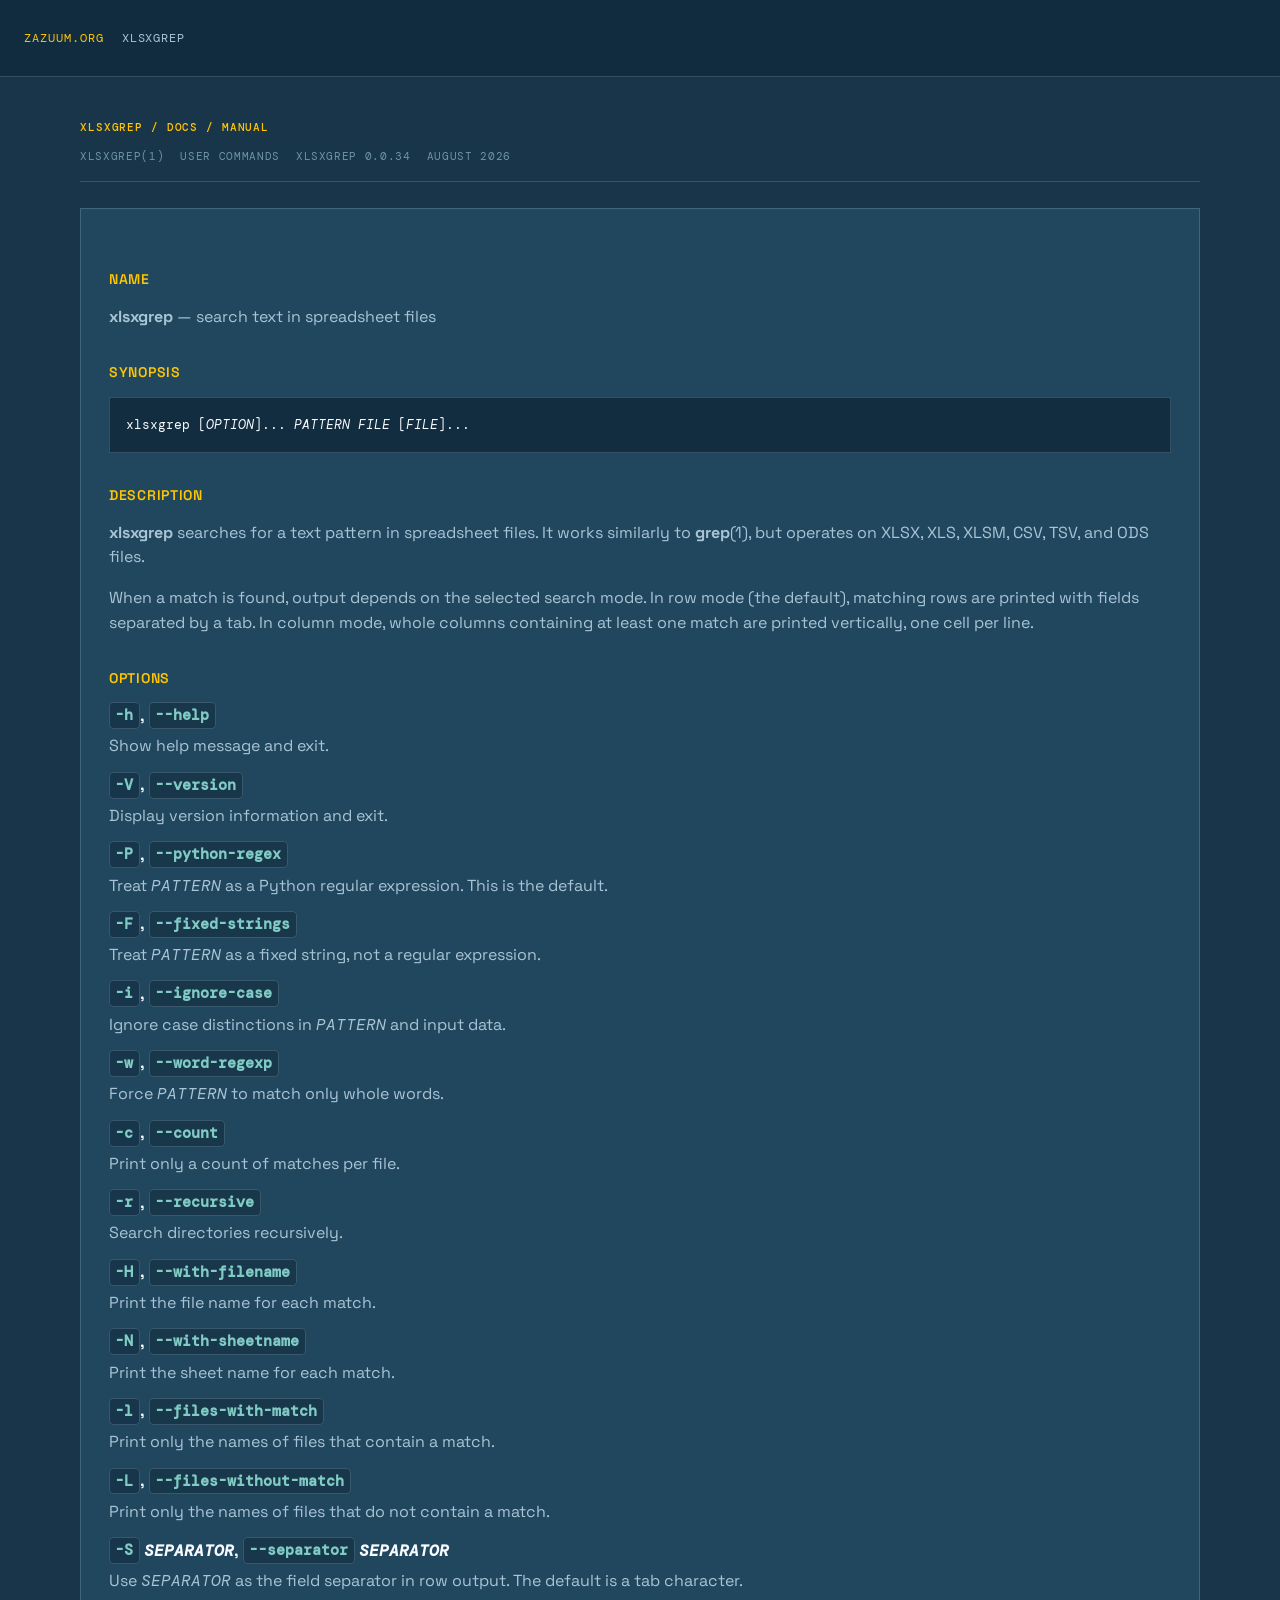
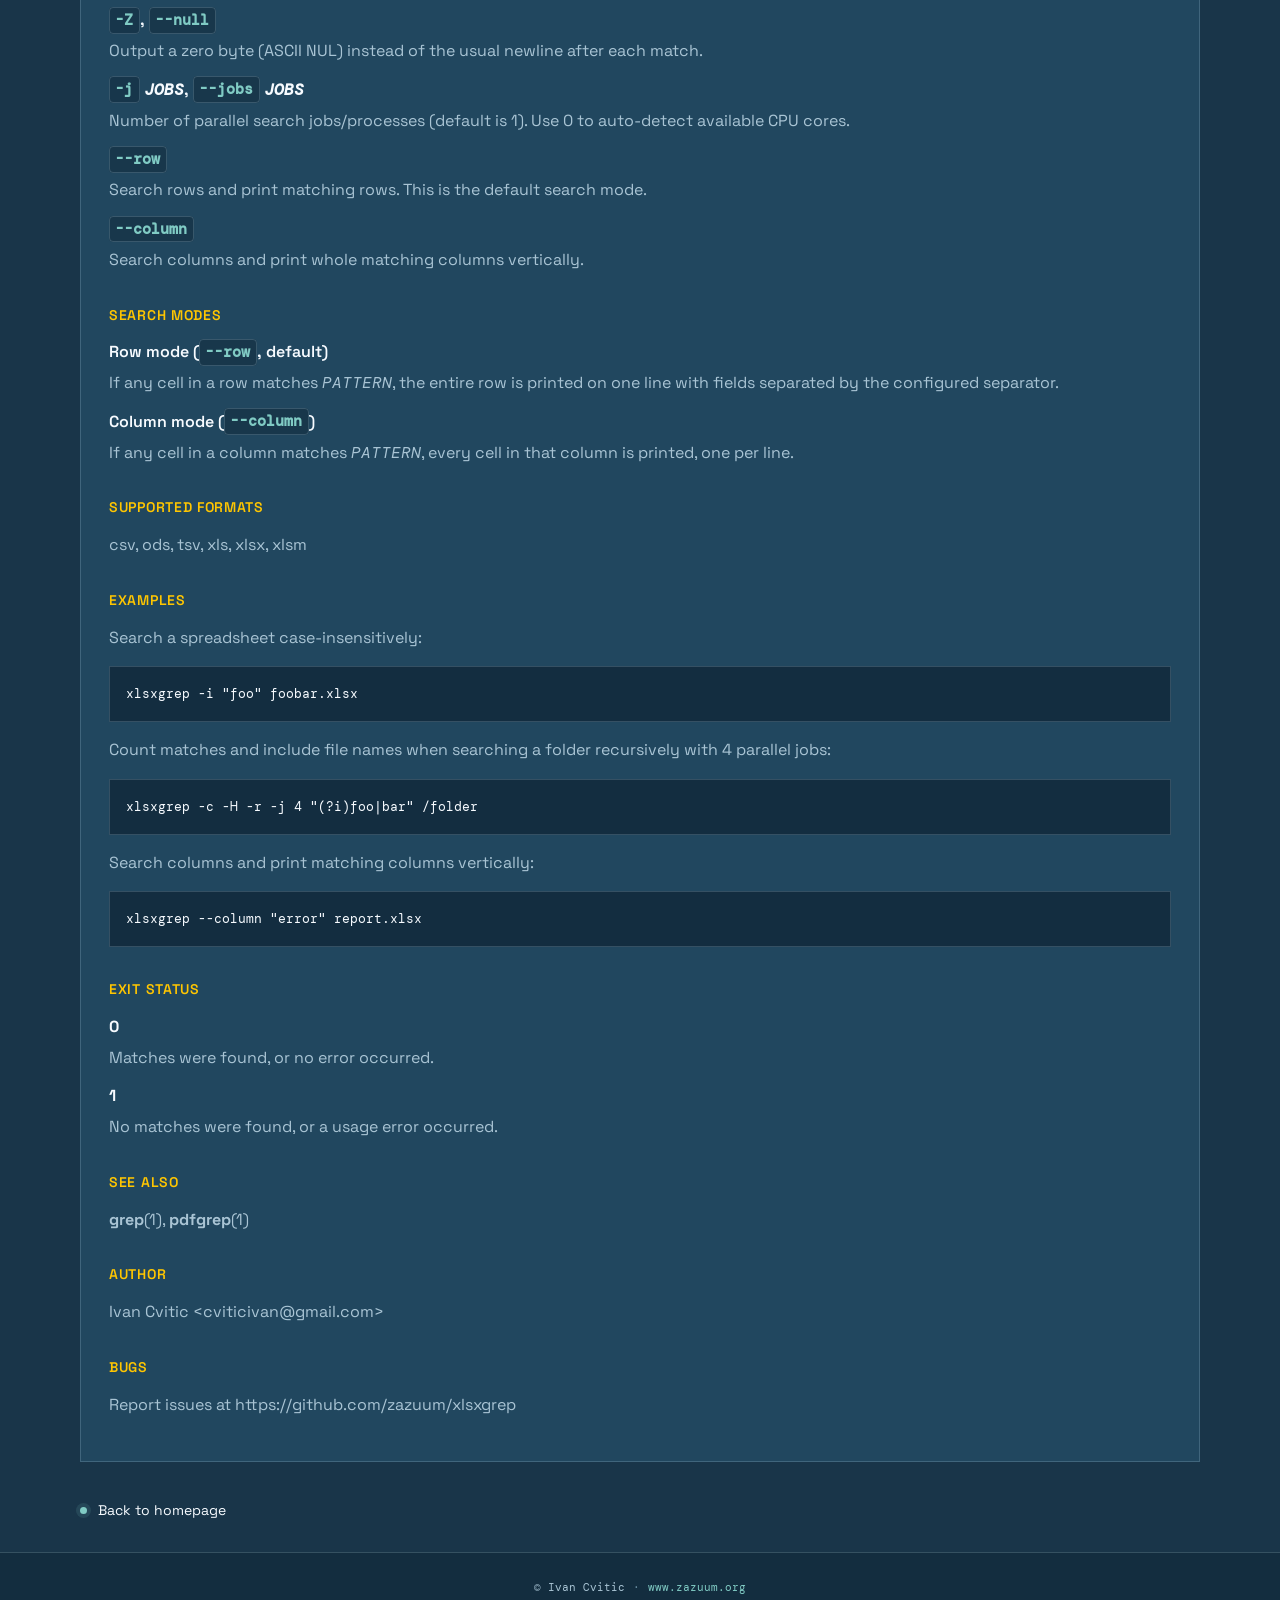
==== docs/manual.html @ 57c5b7cc "Site docs update" ====
<!DOCTYPE html>
<html lang="en">
<head>
  <script async src="https://www.googletagmanager.com/gtag/js?id=G-VQNH7RL9F0"></script>
  <script>
    window.dataLayer = window.dataLayer || [];
    function gtag(){dataLayer.push(arguments);}
    gtag('js', new Date());
    gtag('config', 'G-VQNH7RL9F0');
  </script>

  <meta charset="utf-8">
  <meta name="viewport" content="width=device-width, initial-scale=1">
  <title>xlsxgrep(1) — manual page</title>
  <link rel="stylesheet" href="css/style.css">
</head>
<body>
  <header class="gh-header">
    <div class="gh-header-inner">
      <nav class="gh-nav gh-nav-man" aria-label="Global">
        <a href="https://www.zazuum.org">zazuum.org</a>
        <a href="index.html">xlsxgrep</a>
      </nav>

      <div class="gh-header-actions">
      </div>
    </div>
  </header>

  <main class="gh-man-page">
    <header class="gh-man-header">
      <nav class="gh-breadcrumb" aria-label="Breadcrumb">
        <strong> xlsxgrep / docs / manual</strong>
      </nav>
      <p class="gh-man-meta">
        <span>XLSXGREP(1)</span>
        <span>User Commands</span>
        <span>xlsxgrep 0.0.34</span>
        <span>August 2026</span>
      </p>
    </header>

    <article class="gh-man-body">
      <section class="gh-man-section" id="name">
        <h2>Name</h2>
        <p><strong>xlsxgrep</strong> — search text in spreadsheet files</p>
      </section>

      <section class="gh-man-section" id="synopsis">
        <h2>Synopsis</h2>
        <pre class="gh-man-synopsis"><code>xlsxgrep [<var>OPTION</var>]... <var>PATTERN</var> <var>FILE</var> [<var>FILE</var>]...</code></pre>
      </section>

      <section class="gh-man-section" id="description">
        <h2>Description</h2>
        <p>
          <strong>xlsxgrep</strong> searches for a text pattern in spreadsheet files.
          It works similarly to <strong>grep</strong>(1), but operates on XLSX, XLS, XLSM, CSV, TSV, and ODS files.
        </p>
        <p>
          When a match is found, output depends on the selected search mode.
          In row mode (the default), matching rows are printed with fields separated by a tab.
          In column mode, whole columns containing at least one match are printed vertically, one cell per line.
        </p>
      </section>

      <section class="gh-man-section" id="options">
        <h2>Options</h2>
        <dl class="gh-man-dl">
          <dt><code>-h</code>, <code>--help</code></dt>
          <dd>Show help message and exit.</dd>

          <dt><code>-V</code>, <code>--version</code></dt>
          <dd>Display version information and exit.</dd>

          <dt><code>-P</code>, <code>--python-regex</code></dt>
          <dd>Treat <var>PATTERN</var> as a Python regular expression. This is the default.</dd>

          <dt><code>-F</code>, <code>--fixed-strings</code></dt>
          <dd>Treat <var>PATTERN</var> as a fixed string, not a regular expression.</dd>

          <dt><code>-i</code>, <code>--ignore-case</code></dt>
          <dd>Ignore case distinctions in <var>PATTERN</var> and input data.</dd>

          <dt><code>-w</code>, <code>--word-regexp</code></dt>
          <dd>Force <var>PATTERN</var> to match only whole words.</dd>

          <dt><code>-c</code>, <code>--count</code></dt>
          <dd>Print only a count of matches per file.</dd>

          <dt><code>-r</code>, <code>--recursive</code></dt>
          <dd>Search directories recursively.</dd>

          <dt><code>-H</code>, <code>--with-filename</code></dt>
          <dd>Print the file name for each match.</dd>

          <dt><code>-N</code>, <code>--with-sheetname</code></dt>
          <dd>Print the sheet name for each match.</dd>

          <dt><code>-l</code>, <code>--files-with-match</code></dt>
          <dd>Print only the names of files that contain a match.</dd>

          <dt><code>-L</code>, <code>--files-without-match</code></dt>
          <dd>Print only the names of files that do not contain a match.</dd>

          <dt><code>-S</code> <var>SEPARATOR</var>, <code>--separator</code> <var>SEPARATOR</var></dt>
          <dd>Use <var>SEPARATOR</var> as the field separator in row output. The default is a tab character.</dd>

          <dt><code>-Z</code>, <code>--null</code></dt>
          <dd>Output a zero byte (ASCII NUL) instead of the usual newline after each match.</dd>

          <dt><code>-j</code> <var>JOBS</var>, <code>--jobs</code> <var>JOBS</var></dt>
          <dd>Number of parallel search jobs/processes (default is 1). Use 0 to auto-detect available CPU cores.</dd>

          <dt><code>--row</code></dt>
          <dd>Search rows and print matching rows. This is the default search mode.</dd>

          <dt><code>--column</code></dt>
          <dd>Search columns and print whole matching columns vertically.</dd>
        </dl>
      </section>

      <section class="gh-man-section" id="search-modes">
        <h2>Search modes</h2>
        <dl class="gh-man-dl">
          <dt>Row mode (<code>--row</code>, default)</dt>
          <dd>If any cell in a row matches <var>PATTERN</var>, the entire row is printed on one line with fields separated by the configured separator.</dd>

          <dt>Column mode (<code>--column</code>)</dt>
          <dd>If any cell in a column matches <var>PATTERN</var>, every cell in that column is printed, one per line.</dd>
        </dl>
      </section>

      <section class="gh-man-section" id="supported-formats">
        <h2>Supported formats</h2>
        <p>csv, ods, tsv, xls, xlsx, xlsm</p>
      </section>

      <section class="gh-man-section" id="examples">
        <h2>Examples</h2>
        <p>Search a spreadsheet case-insensitively:</p>
        <pre><code>xlsxgrep -i "foo" foobar.xlsx</code></pre>

        <p>Count matches and include file names when searching a folder recursively with 4 parallel jobs:</p>
        <pre><code>xlsxgrep -c -H -r -j 4 "(?i)foo|bar" /folder</code></pre>

        <p>Search columns and print matching columns vertically:</p>
        <pre><code>xlsxgrep --column "error" report.xlsx</code></pre>
      </section>

      <section class="gh-man-section" id="exit-status">
        <h2>Exit status</h2>
        <dl class="gh-man-dl">
          <dt><strong>0</strong></dt>
          <dd>Matches were found, or no error occurred.</dd>
          <dt><strong>1</strong></dt>
          <dd>No matches were found, or a usage error occurred.</dd>
        </dl>
      </section>

      <section class="gh-man-section" id="see-also">
        <h2>See also</h2>
        <p><strong>grep</strong>(1), <strong>pdfgrep</strong>(1) </p>
      </section>

      <section class="gh-man-section" id="author">
        <h2>Author</h2>
        <p>Ivan Cvitic &lt;<a href="mailto:cviticivan@gmail.com">cviticivan@gmail.com</a>&gt;</p>
      </section>

      <section class="gh-man-section" id="bugs">
        <h2>Bugs</h2>
        <p>Report issues at <a href="https://github.com/zazuum/xlsxgrep" target="_blank" rel="noopener noreferrer">https://github.com/zazuum/xlsxgrep</a></p>
      </section>
    </article>
  </main>

  <div class="gh-back-home">
    <ul class="gh-repo-meta">
      <li><a href="index.html">Back to homepage</a></li>
    </ul>
  </div>

  <footer class="gh-footer">
    <div class="gh-footer-inner">
      <span>&copy;  Ivan Cvitic</span>
      <span class="gh-footer-sep">&middot;</span>
      <a href="https://www.zazuum.org">www.zazuum.org</a>
    </div>
  </footer>
</body>
</html>
---- docs/css/style.css ----
@import url('https://fonts.googleapis.com/css2?family=DM+Mono:wght@400;500&family=Space+Grotesk:wght@400;500;600;700&display=swap');

:root {
  --ink: #f7fbff;
  --muted: #a9c4d4;
  --soft: #6f94a8;
  --line: rgba(206, 238, 255, 0.18);
  --panel: #21475f;
  --panel-deep: #122b3d;
  --blue: #80cbc4;
  --yellow: #ffc600;
  --bg: #193549;
  --max: 1240px;
  --content-max: 1120px;
  --sans: 'Space Grotesk', 'Trebuchet MS', sans-serif;
  --mono: 'DM Mono', 'Courier New', monospace;
}

*,
*::before,
*::after {
  box-sizing: border-box;
}

html {
  scroll-behavior: smooth;
}

body {
  margin: 0;
  color: var(--ink);
  background: var(--bg);
  font-family: var(--sans);
  font-size: 16px;
  line-height: 1.55;
}

body::before {
  position: fixed;
  z-index: -1;
  inset: 0;
  content: '';
  opacity: 0.2;
  background-image: linear-gradient(rgba(128, 203, 196, 0.08) 1px, transparent 1px), linear-gradient(90deg, rgba(128, 203, 196, 0.08) 1px, transparent 1px);
  background-size: 48px 48px;
  mask-image: linear-gradient(to bottom, #000 0%, transparent 75%);
  pointer-events: none;
}

a {
  color: inherit;
  text-decoration: none;
}

a:hover {
  color: var(--yellow);
}

h1,
h2,
h3,
p {
  margin-top: 0;
}

code,
pre,
var {
  font-family: var(--mono);
}

code {
  padding: 0.16em 0.36em;
  border: 1px solid var(--line);
  background: rgba(18, 43, 61, 0.58);
  border-radius: 4px;
  color: var(--blue);
  font-size: 0.95em;
}

pre {
  margin: 0 0 20px;
  padding: 16px;
  overflow-x: auto;
  border: 1px solid var(--line);
  border-radius: 0;
  background: rgba(18, 43, 61, 0.9);
  color: var(--ink);
  font-size: 14px;
  line-height: 1.55;
}

pre code {
  padding: 0;
  border: 0;
  background: transparent;
  color: inherit;
}

.gh-header {
  position: sticky;
  top: 0;
  z-index: 20;
  border-bottom: 1px solid var(--line);
  background: rgba(18, 43, 61, 0.82);
  backdrop-filter: blur(14px);
}

.gh-header-inner {
  display: flex;
  align-items: center;
  min-height: 76px;
  width: min(calc(100% - 48px), var(--max));
  margin-inline: auto;
}

.gh-nav {
  display: flex;
  align-items: center;
  gap: 18px;
  font-family: var(--mono);
  font-size: 12px;
  letter-spacing: 0.08em;
  text-transform: uppercase;
}

.gh-nav a {
  color: var(--muted);
}

.gh-nav a:hover,
.gh-nav a:first-child {
  color: var(--yellow);
}

.gh-nav-man {
  margin-right: auto;
}

.gh-header-actions {
  display: flex;
  align-items: center;
  gap: 10px;
}

.gh-btn {
  display: inline-flex;
  align-items: center;
  justify-content: center;
  min-height: 40px;
  padding: 8px 14px;
  border: 1px solid var(--line);
  border-radius: 0;
  font-weight: 600;
  font-size: 14px;
  transition: background-color 160ms ease, color 160ms ease, border-color 160ms ease;
}

.gh-btn-outline {
  color: var(--ink);
  background: rgba(18, 43, 61, 0.72);
}

.gh-btn-primary {
  color: var(--panel-deep);
  border-color: transparent;
  background: var(--yellow);
}

.gh-btn-outline:hover {
  color: var(--yellow);
  border-color: var(--yellow);
  background: rgba(18, 43, 61, 0.95);
}

.gh-btn-primary:hover {
  color: var(--panel-deep);
  background: var(--blue);
}

.gh-repo-page,
.gh-man-page {
  width: min(calc(100% - 48px), var(--content-max));
  margin: 0 auto;
  padding: 42px 0 72px;
}

.gh-repo-header,
.gh-man-header {
  margin-bottom: 26px;
  padding-bottom: 16px;
  border-bottom: 1px solid var(--line);
}

.gh-repo-header {
  display: flex;
  align-items: flex-end;
  justify-content: space-between;
  gap: 16px;
  flex-wrap: wrap;
}

.gh-breadcrumb {
  display: flex;
  align-items: center;
  gap: 8px;
  margin: 0;
  color: var(--soft);
  font-family: var(--mono);
  font-size: 11px;
  letter-spacing: 0.08em;
  text-transform: uppercase;
}

.gh-breadcrumb strong {
  color: var(--yellow);
  font-weight: 500;
}

.gh-repo-header-actions {
  display: flex;
  flex-wrap: wrap;
  gap: 10px;
}

.gh-repo-layout {
  display: grid;
  grid-template-columns: minmax(0, 1fr) 280px;
  gap: 22px;
}

.gh-readme,
.gh-man-body,
.gh-repo-sidebar {
  border: 1px solid var(--line);
  border-radius: 0;
  background: var(--panel);
}

.gh-readme,
.gh-man-body {
  min-width: 0;
  padding: 28px;
}

.gh-readme h1 {
  margin-bottom: 20px;
  color: var(--yellow);
  font-size: clamp(34px, 5vw, 52px);
  font-weight: 600;
  letter-spacing: -0.05em;
  line-height: 0.96;
}

.gh-readme h2,
.gh-man-section h2 {
  margin: 32px 0 14px;
  color: var(--ink);
  font-size: 22px;
  font-weight: 600;
  letter-spacing: -0.02em;
}

.gh-man-section h2 {
  text-transform: uppercase;
  letter-spacing: 0.05em;
  color: var(--yellow);
  font-size: 14px;
}

.gh-readme-lead,
.gh-readme p,
.gh-readme li,
.gh-readme dd,
.gh-man-section p,
.gh-man-section dd {
  color: var(--muted);
  font-size: 16px;
}

.gh-readme p,
.gh-readme ul,
.gh-readme dl,
.gh-man-section p,
.gh-man-section pre,
.gh-man-dl {
  margin: 0 0 16px;
}

.gh-readme ul,
.gh-topic-list,
.gh-repo-meta {
  padding-left: 0;
  list-style: none;
}

.gh-readme ul li,
.gh-topic-list li,
.gh-repo-meta li {
  position: relative;
  padding-left: 18px;
}

.gh-readme ul li + li,
.gh-topic-list li + li,
.gh-repo-meta li + li {
  margin-top: 8px;
}

.gh-readme ul li::before,
.gh-topic-list li::before,
.gh-repo-meta li::before {
  position: absolute;
  left: 0;
  top: 0.48em;
  width: 7px;
  height: 7px;
  border-radius: 50%;
  content: '';
  background: var(--blue);
  box-shadow: 0 0 0 4px rgba(128, 203, 196, 0.12);
}

.gh-readme-dl dt,
.gh-man-dl dt {
  margin-top: 14px;
  color: var(--ink);
  font-weight: 600;
}

.gh-readme-dl dd,
.gh-man-dl dd {
  margin: 6px 0 0;
}

.gh-readme-dl dd {
  padding-left: 0;
}

.gh-man-meta {
  display: flex;
  flex-wrap: wrap;
  gap: 8px 16px;
  margin: 12px 0 0;
  color: var(--soft);
  font-family: var(--mono);
  font-size: 11px;
  letter-spacing: 0.06em;
  text-transform: uppercase;
}

.gh-man-section + .gh-man-section {
  margin-top: 26px;
}

.gh-man-synopsis {
  margin: 0;
  font-size: 14px;
}

.gh-repo-sidebar {
  align-self: start;
  padding: 22px;
  background: var(--panel-deep);
}

.gh-repo-sidebar h2,
.gh-repo-sidebar h3 {
  margin: 0 0 10px;
  color: var(--yellow);
  font-size: 13px;
  font-weight: 600;
  font-family: var(--mono);
  text-transform: uppercase;
  letter-spacing: 0.08em;
}

.gh-repo-sidebar h3 {
  margin-top: 18px;
}

.gh-repo-sidebar p,
.gh-repo-meta {
  margin: 0;
  color: var(--muted);
  font-size: 14px;
}

.gh-repo-meta a {
  color: var(--ink);
}

.gh-lang-dot {
  width: 10px;
  height: 10px;
  border-radius: 50%;
}

.gh-lang-python {
  background: var(--yellow);
}

.gh-back-home {
  width: min(calc(100% - 48px), var(--content-max));
  margin: -34px auto 30px;
}

.gh-back-home .gh-repo-meta {
  margin: 0;
}

.gh-footer {
  padding: 26px 0 34px;
  border-top: 1px solid var(--line);
  background: rgba(18, 43, 61, 0.7);
}

.gh-footer-inner {
  display: flex;
  flex-wrap: wrap;
  align-items: center;
  justify-content: center;
  gap: 8px;
  width: min(calc(100% - 48px), var(--content-max));
  margin-inline: auto;
  color: var(--muted);
  font-family: var(--mono);
  font-size: 11px;
}

.gh-footer a {
  color: var(--blue);
}

.gh-footer-sep {
  color: var(--soft);
}

@media (max-width: 1011px) {
  .gh-repo-layout {
    grid-template-columns: 1fr;
  }

  .gh-repo-sidebar {
    order: 2;
  }
}

@media (max-width: 767px) {
  .gh-header-inner {
    min-height: 64px;
    width: min(calc(100% - 32px), var(--max));
  }

  .gh-repo-page,
  .gh-man-page,
  .gh-footer-inner,
  .gh-back-home {
    width: min(calc(100% - 32px), var(--content-max));
  }

  .gh-repo-page,
  .gh-man-page {
    padding-top: 28px;
    padding-bottom: 54px;
  }

  .gh-readme,
  .gh-man-body,
  .gh-repo-sidebar {
    padding: 20px;
  }

  .gh-readme h1 {
    font-size: clamp(32px, 12vw, 44px);
  }

  .gh-repo-header-actions {
    width: 100%;
  }

  .gh-btn {
    flex: 1;
  }
}
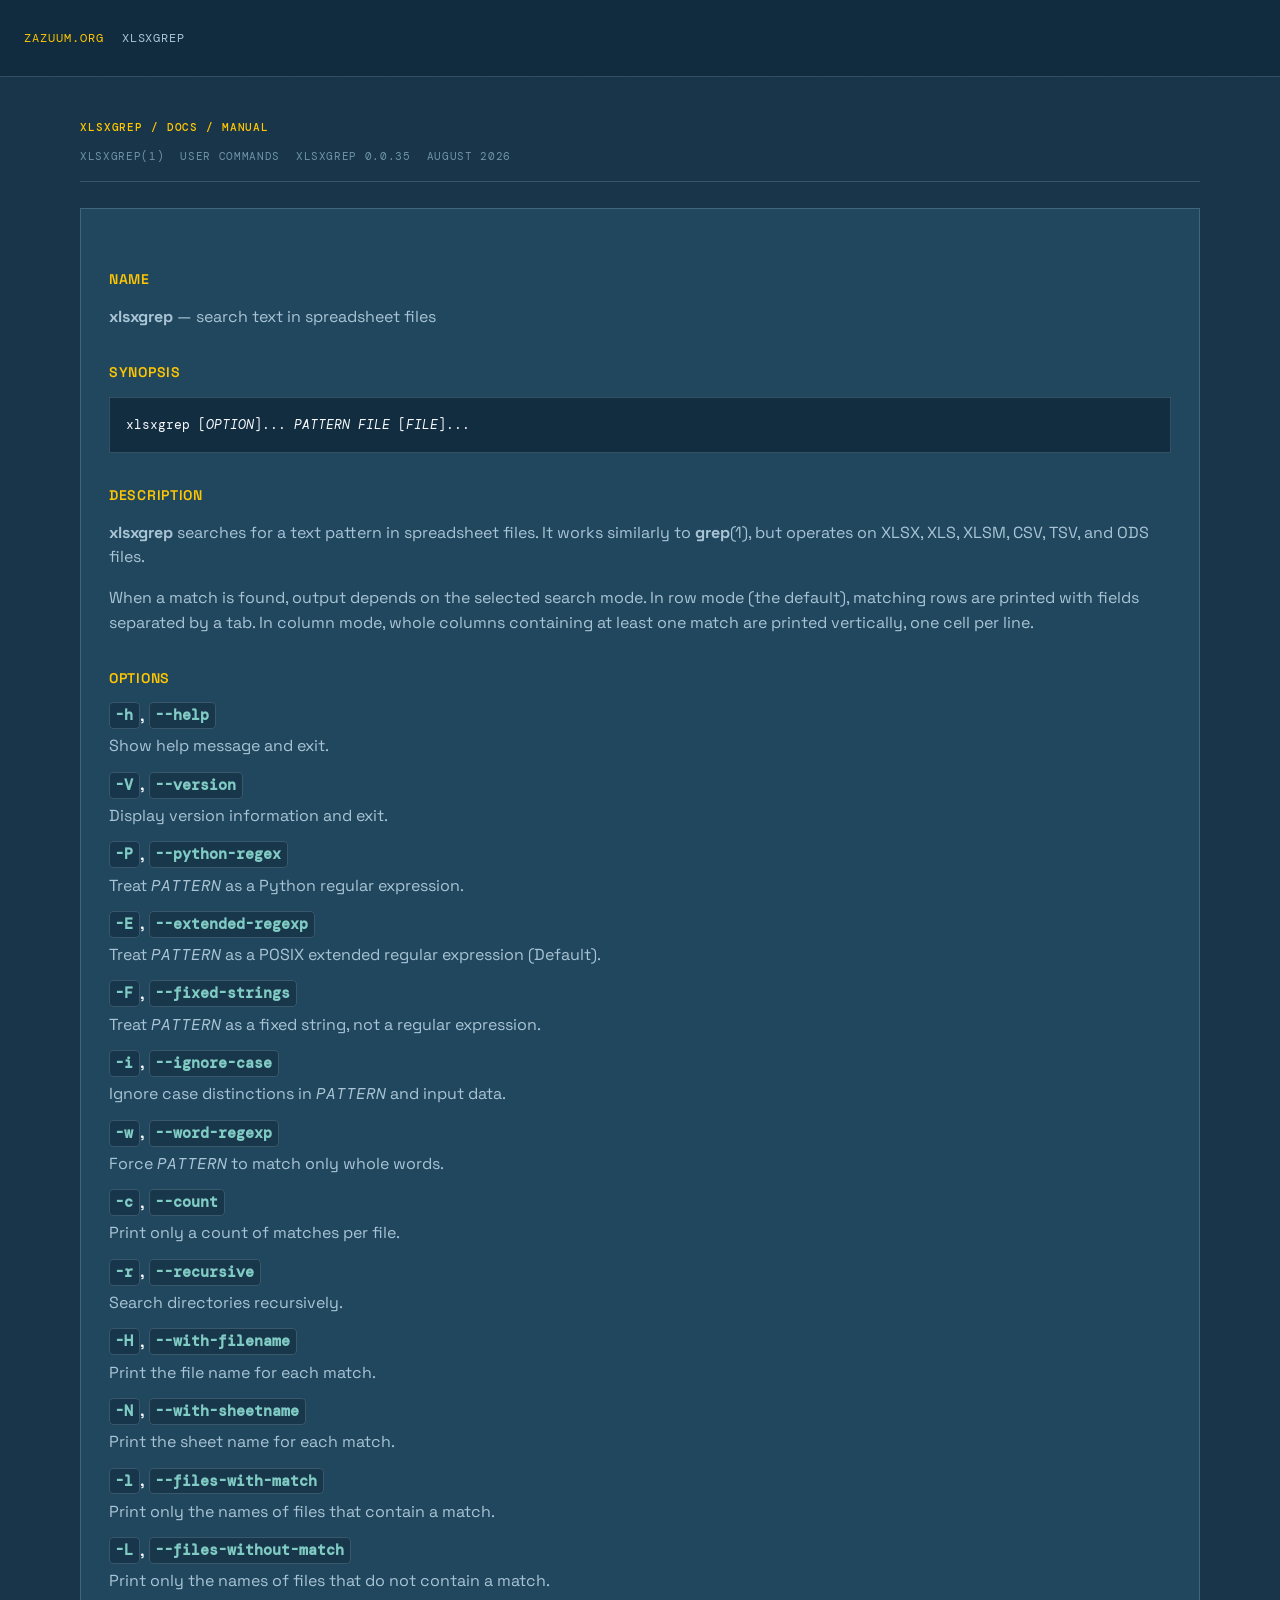
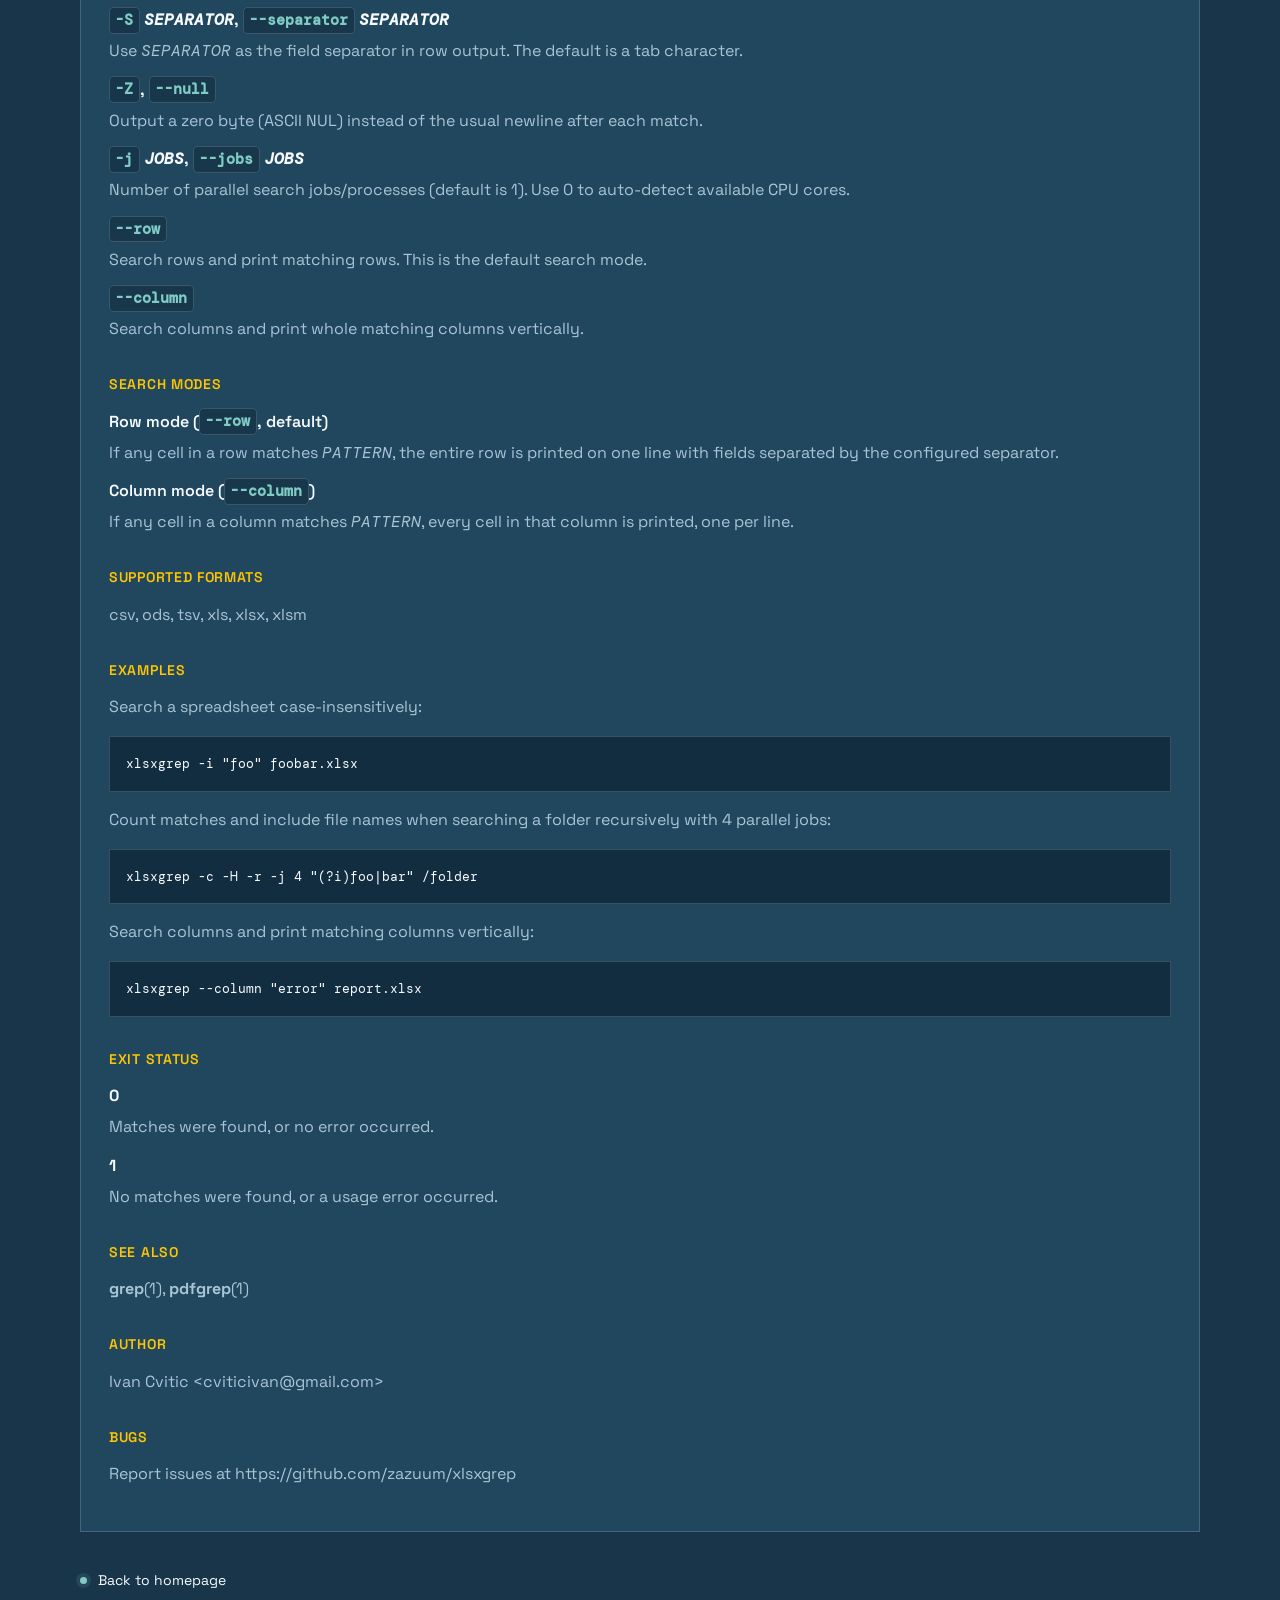
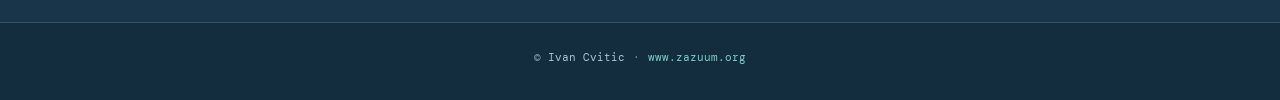
==== commit effd48f9: "Site Docs update." ====
--- a/docs/manual.html
+++ b/docs/manual.html
@@ -35,7 +35,7 @@
       <p class="gh-man-meta">
         <span>XLSXGREP(1)</span>
         <span>User Commands</span>
-        <span>xlsxgrep 0.0.34</span>
+        <span>xlsxgrep 0.0.35</span>
         <span>August 2026</span>
       </p>
     </header>
@@ -74,7 +74,10 @@
           <dd>Display version information and exit.</dd>
 
           <dt><code>-P</code>, <code>--python-regex</code></dt>
-          <dd>Treat <var>PATTERN</var> as a Python regular expression. This is the default.</dd>
+          <dd>Treat <var>PATTERN</var> as a Python regular expression.</dd>
+
+          <dt><code>-E</code>, <code>--extended-regexp</code></dt>
+          <dd>Treat <var>PATTERN</var> as a POSIX extended regular expression (Default).</dd>
 
           <dt><code>-F</code>, <code>--fixed-strings</code></dt>
           <dd>Treat <var>PATTERN</var> as a fixed string, not a regular expression.</dd>
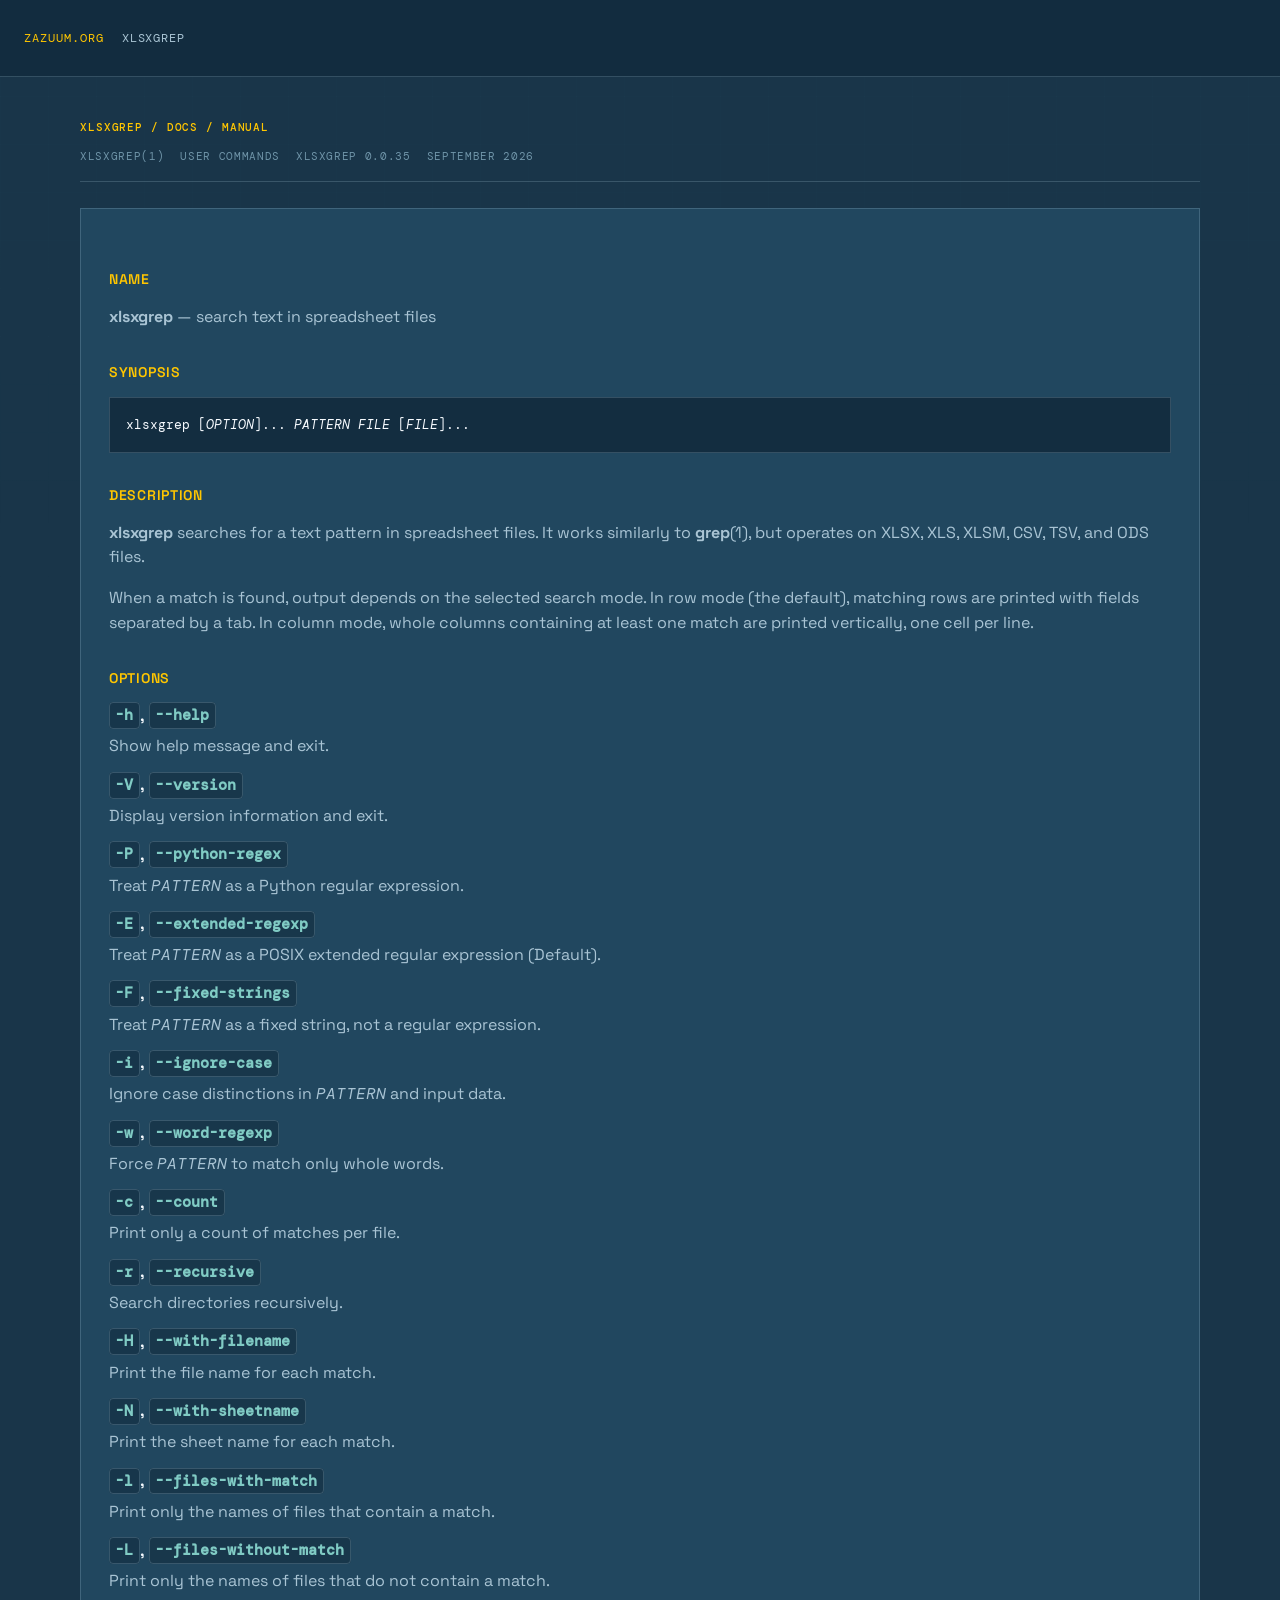
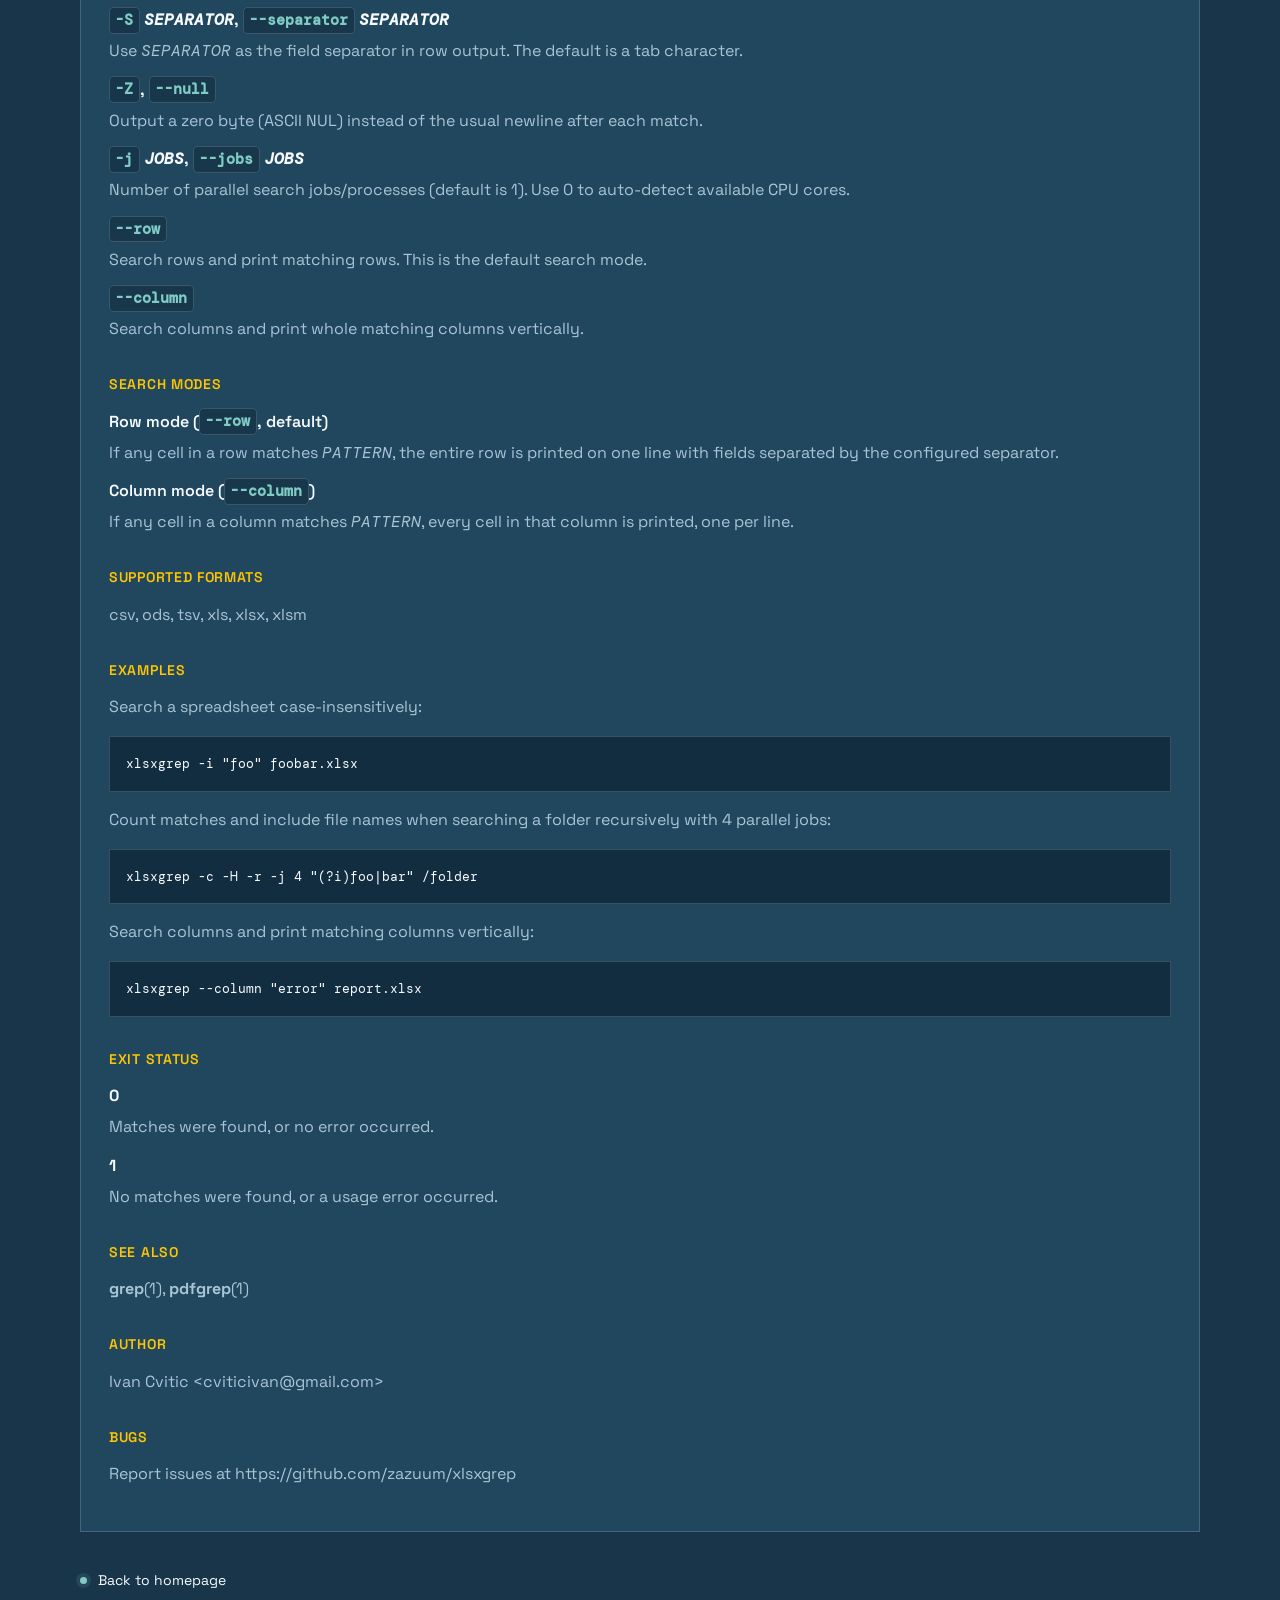
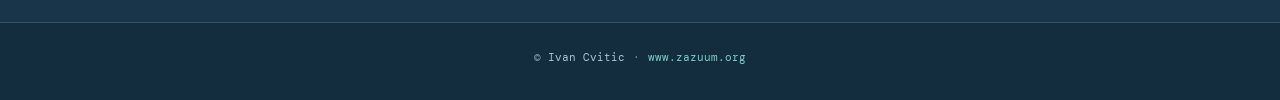
==== commit 5d66b48b: "Site Docs update." ====
--- a/docs/manual.html
+++ b/docs/manual.html
@@ -36,7 +36,7 @@
         <span>XLSXGREP(1)</span>
         <span>User Commands</span>
         <span>xlsxgrep 0.0.35</span>
-        <span>August 2026</span>
+        <span>September 2026</span>
       </p>
     </header>
 
@@ -192,4 +192,4 @@
     </div>
   </footer>
 </body>
-</html>
+</html>
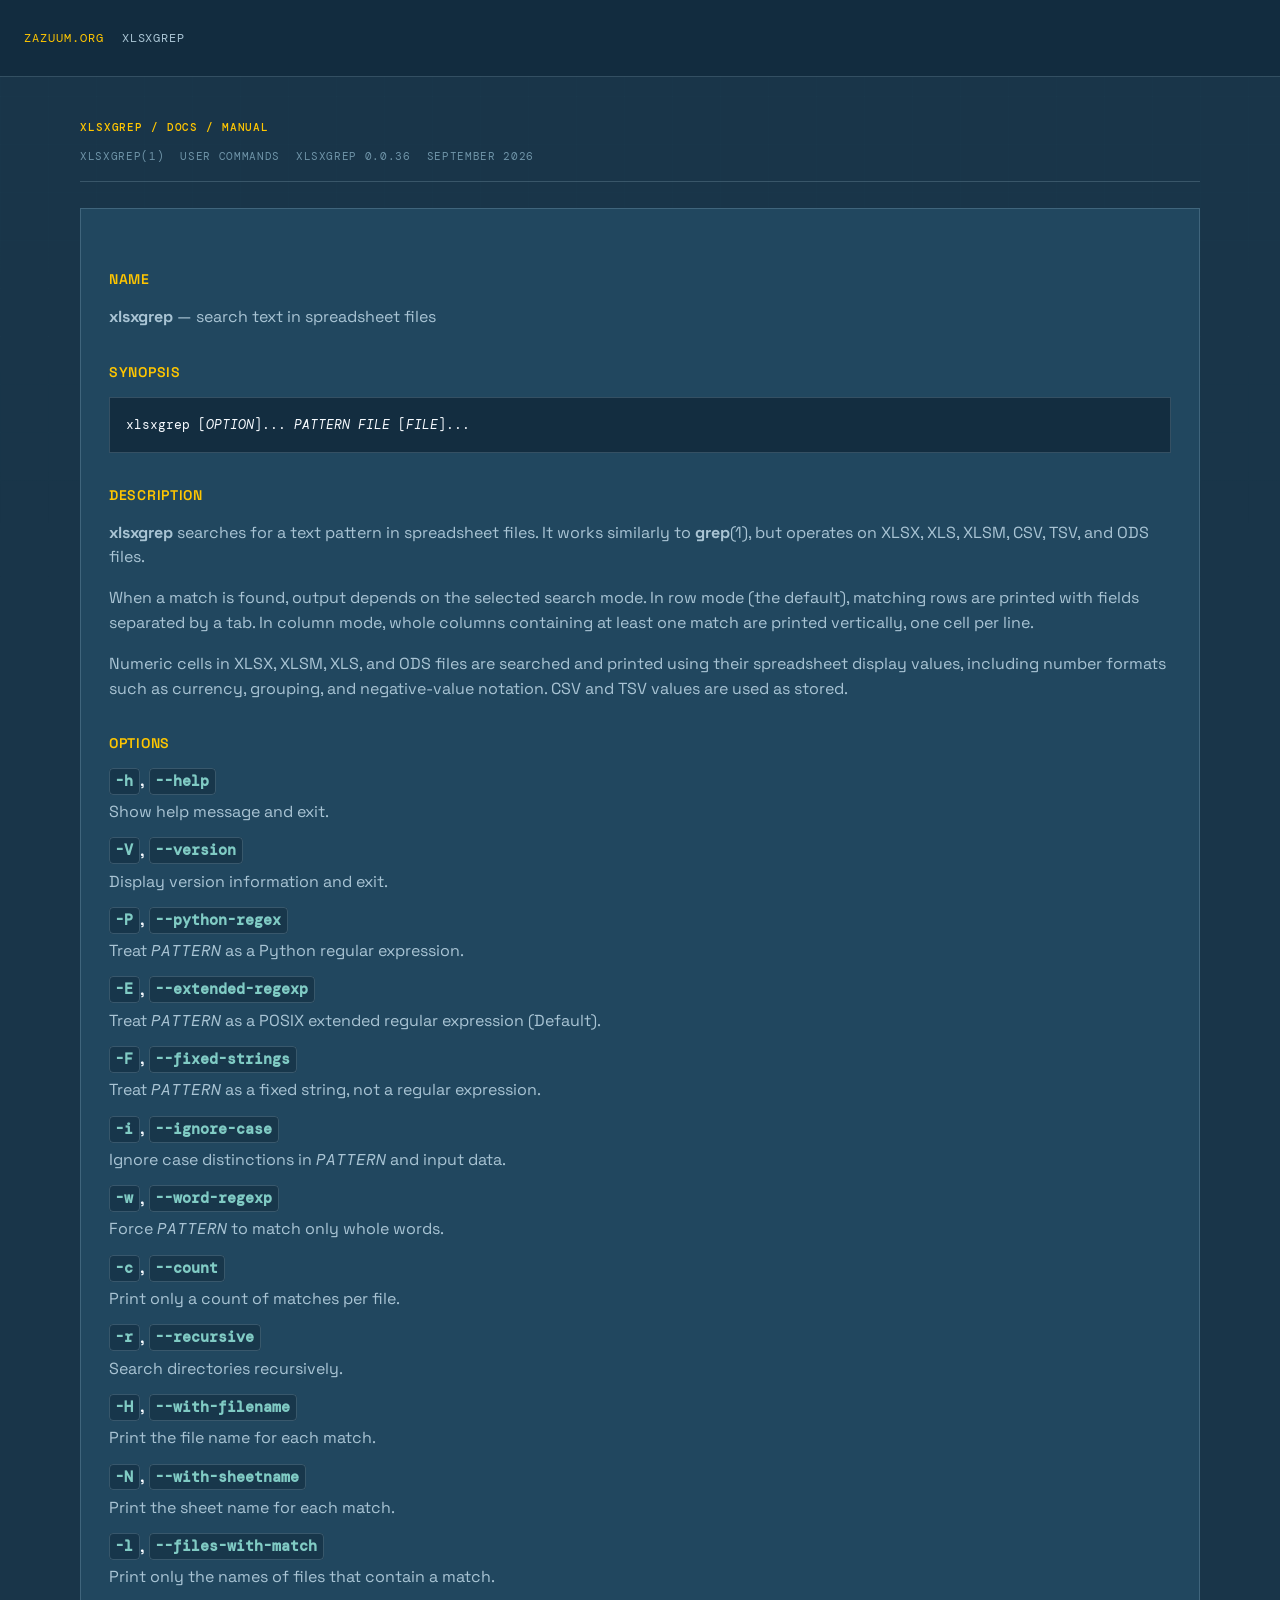
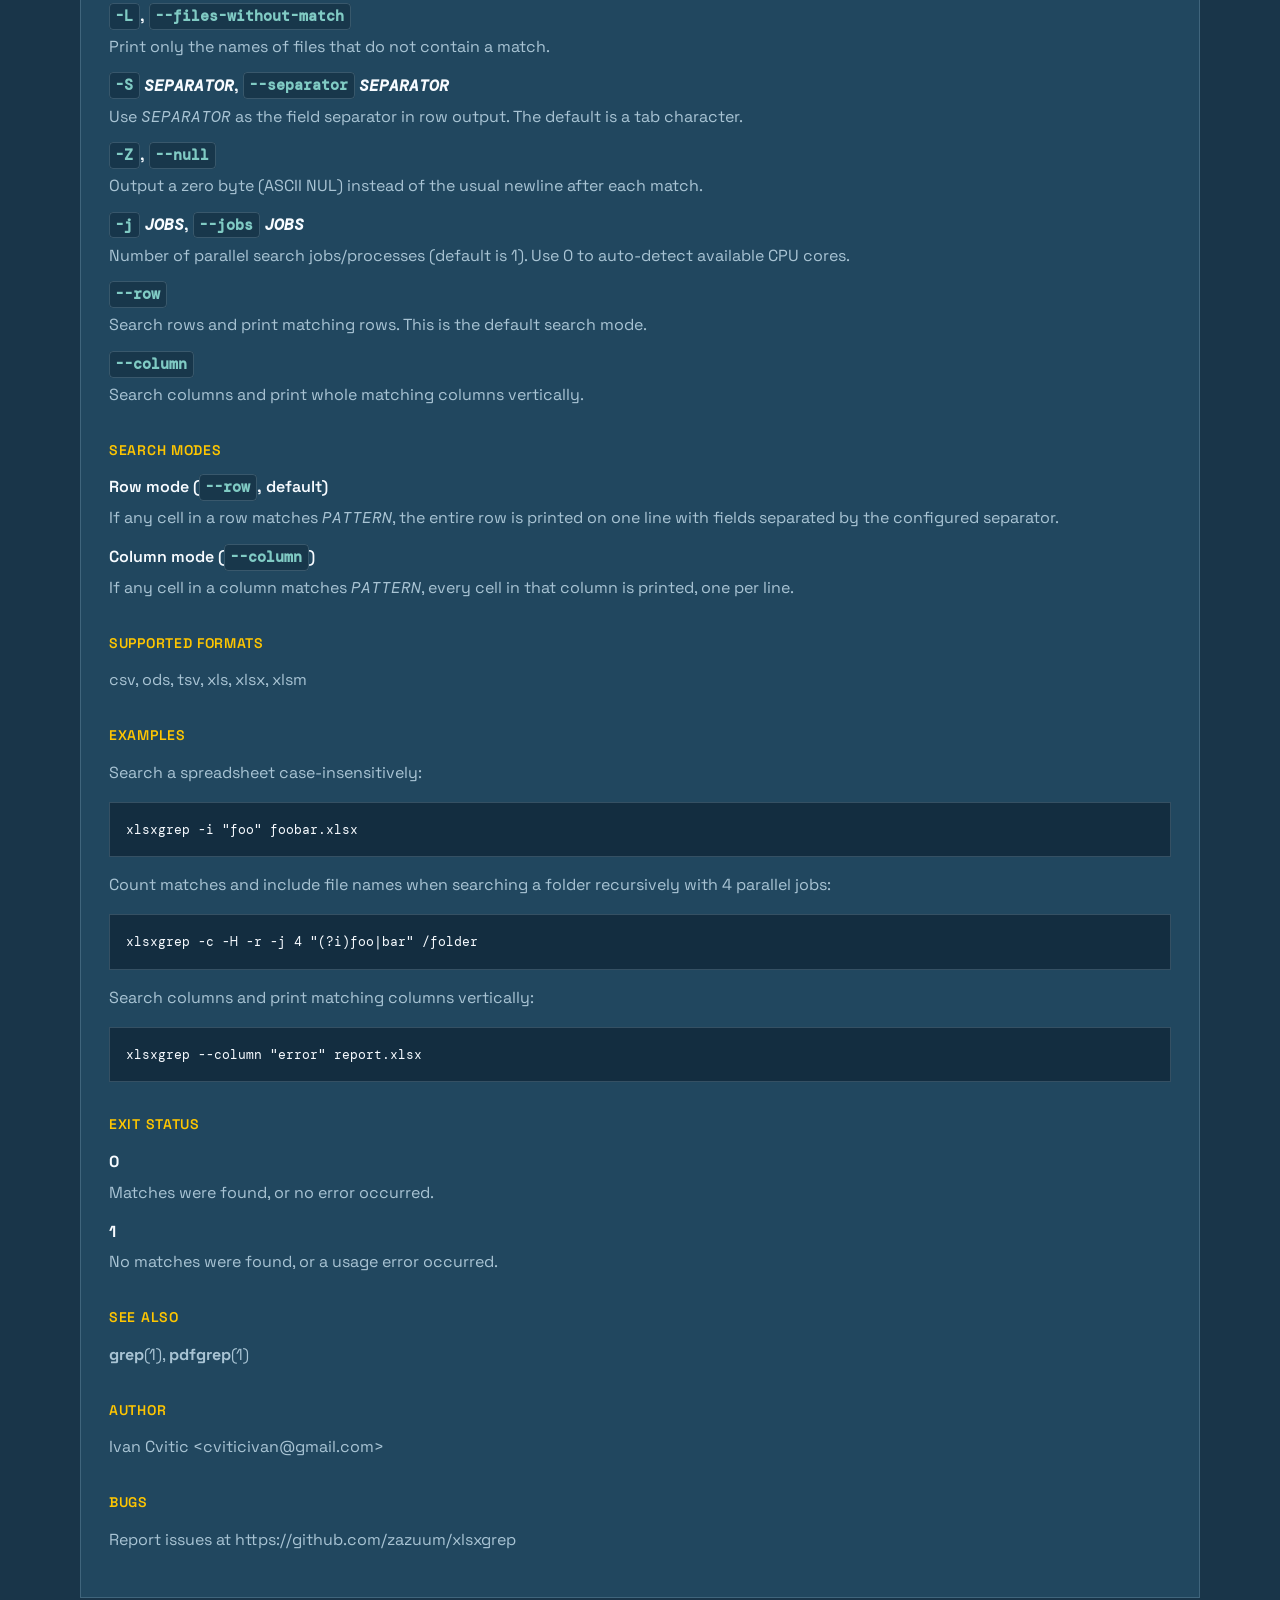
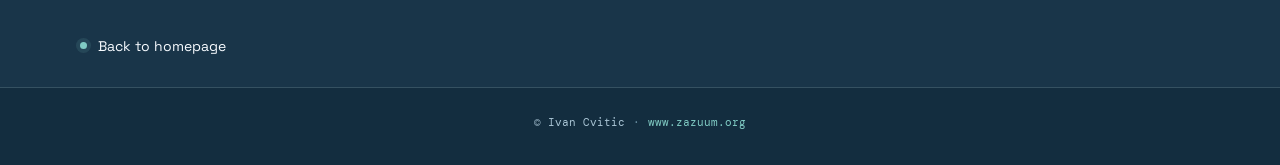
==== commit b4123c59: "Site docs update." ====
--- a/docs/manual.html
+++ b/docs/manual.html
@@ -35,7 +35,7 @@
       <p class="gh-man-meta">
         <span>XLSXGREP(1)</span>
         <span>User Commands</span>
-        <span>xlsxgrep 0.0.35</span>
+        <span>xlsxgrep 0.0.36</span>
         <span>September 2026</span>
       </p>
     </header>
@@ -61,6 +61,10 @@
           When a match is found, output depends on the selected search mode.
           In row mode (the default), matching rows are printed with fields separated by a tab.
           In column mode, whole columns containing at least one match are printed vertically, one cell per line.
+        </p>
+        <p>
+          Numeric cells in XLSX, XLSM, XLS, and ODS files are searched and printed using their spreadsheet display values,
+          including number formats such as currency, grouping, and negative-value notation. CSV and TSV values are used as stored.
         </p>
       </section>
 
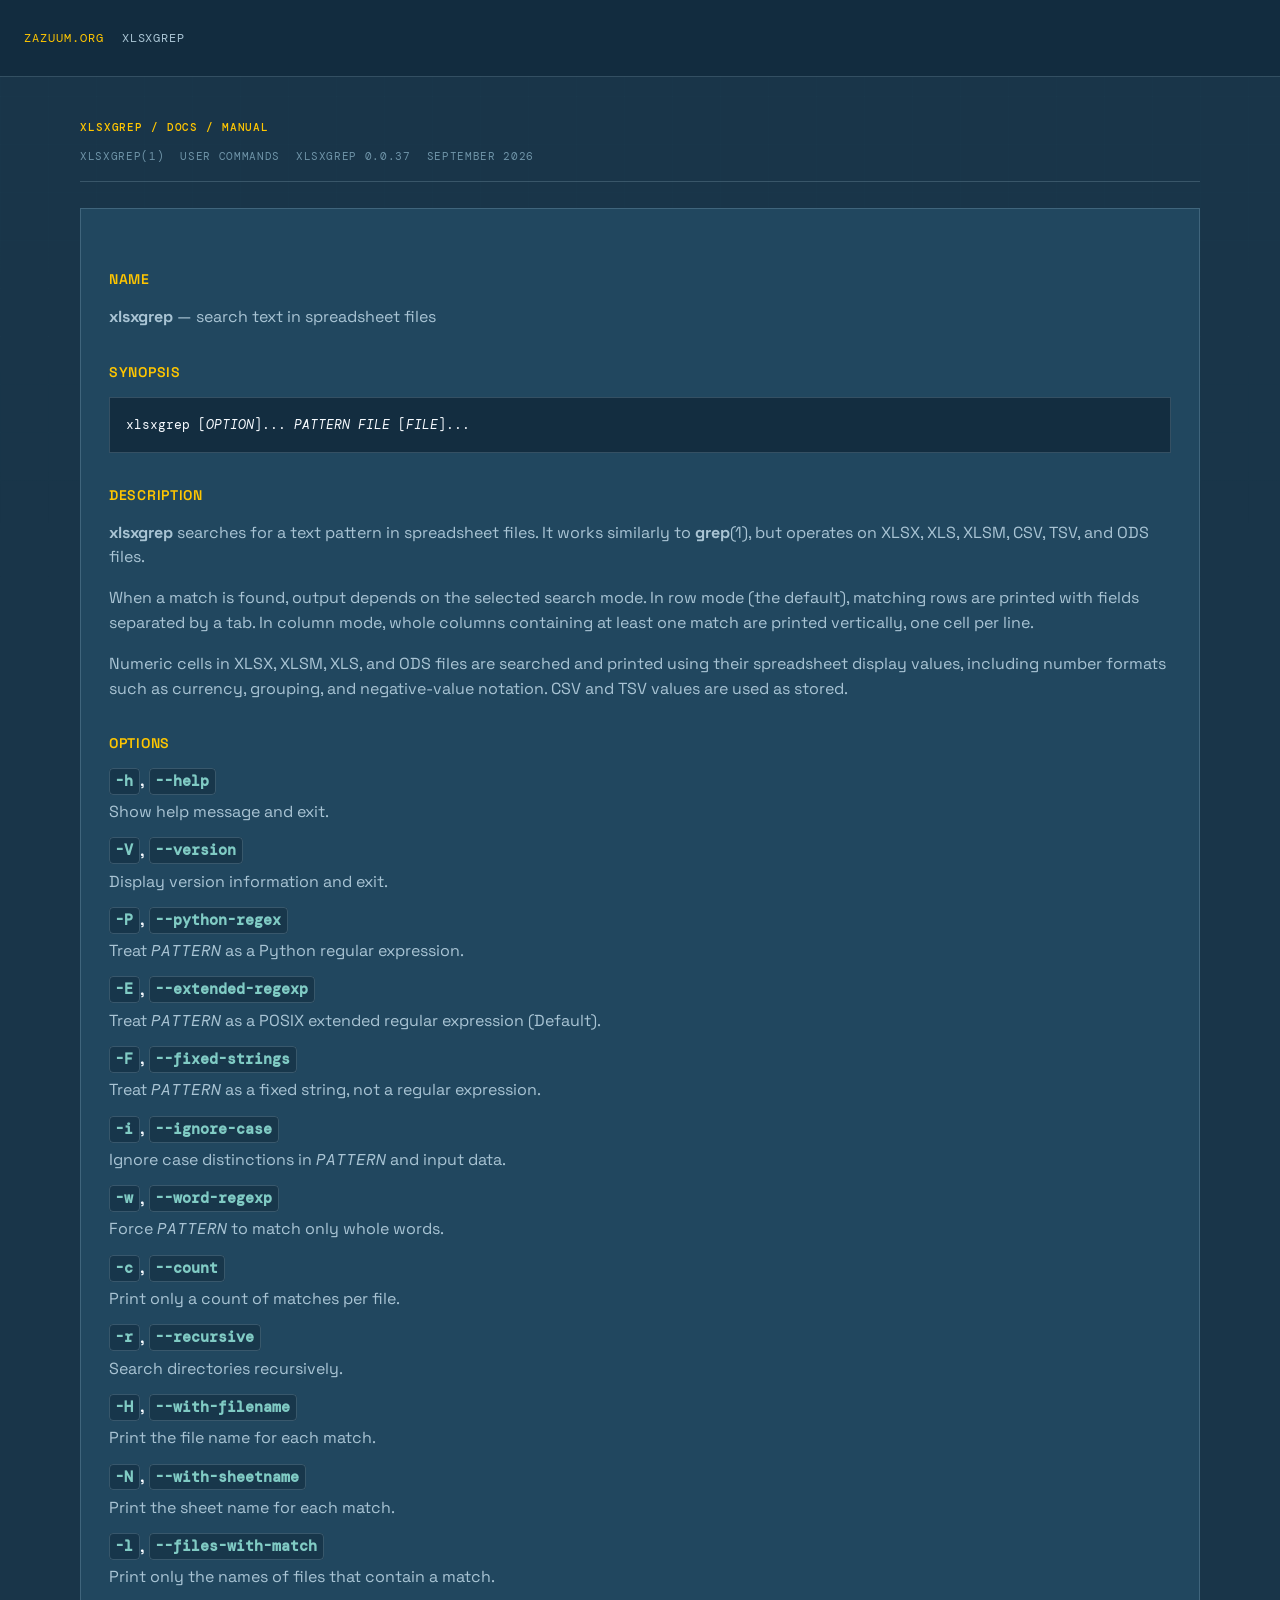
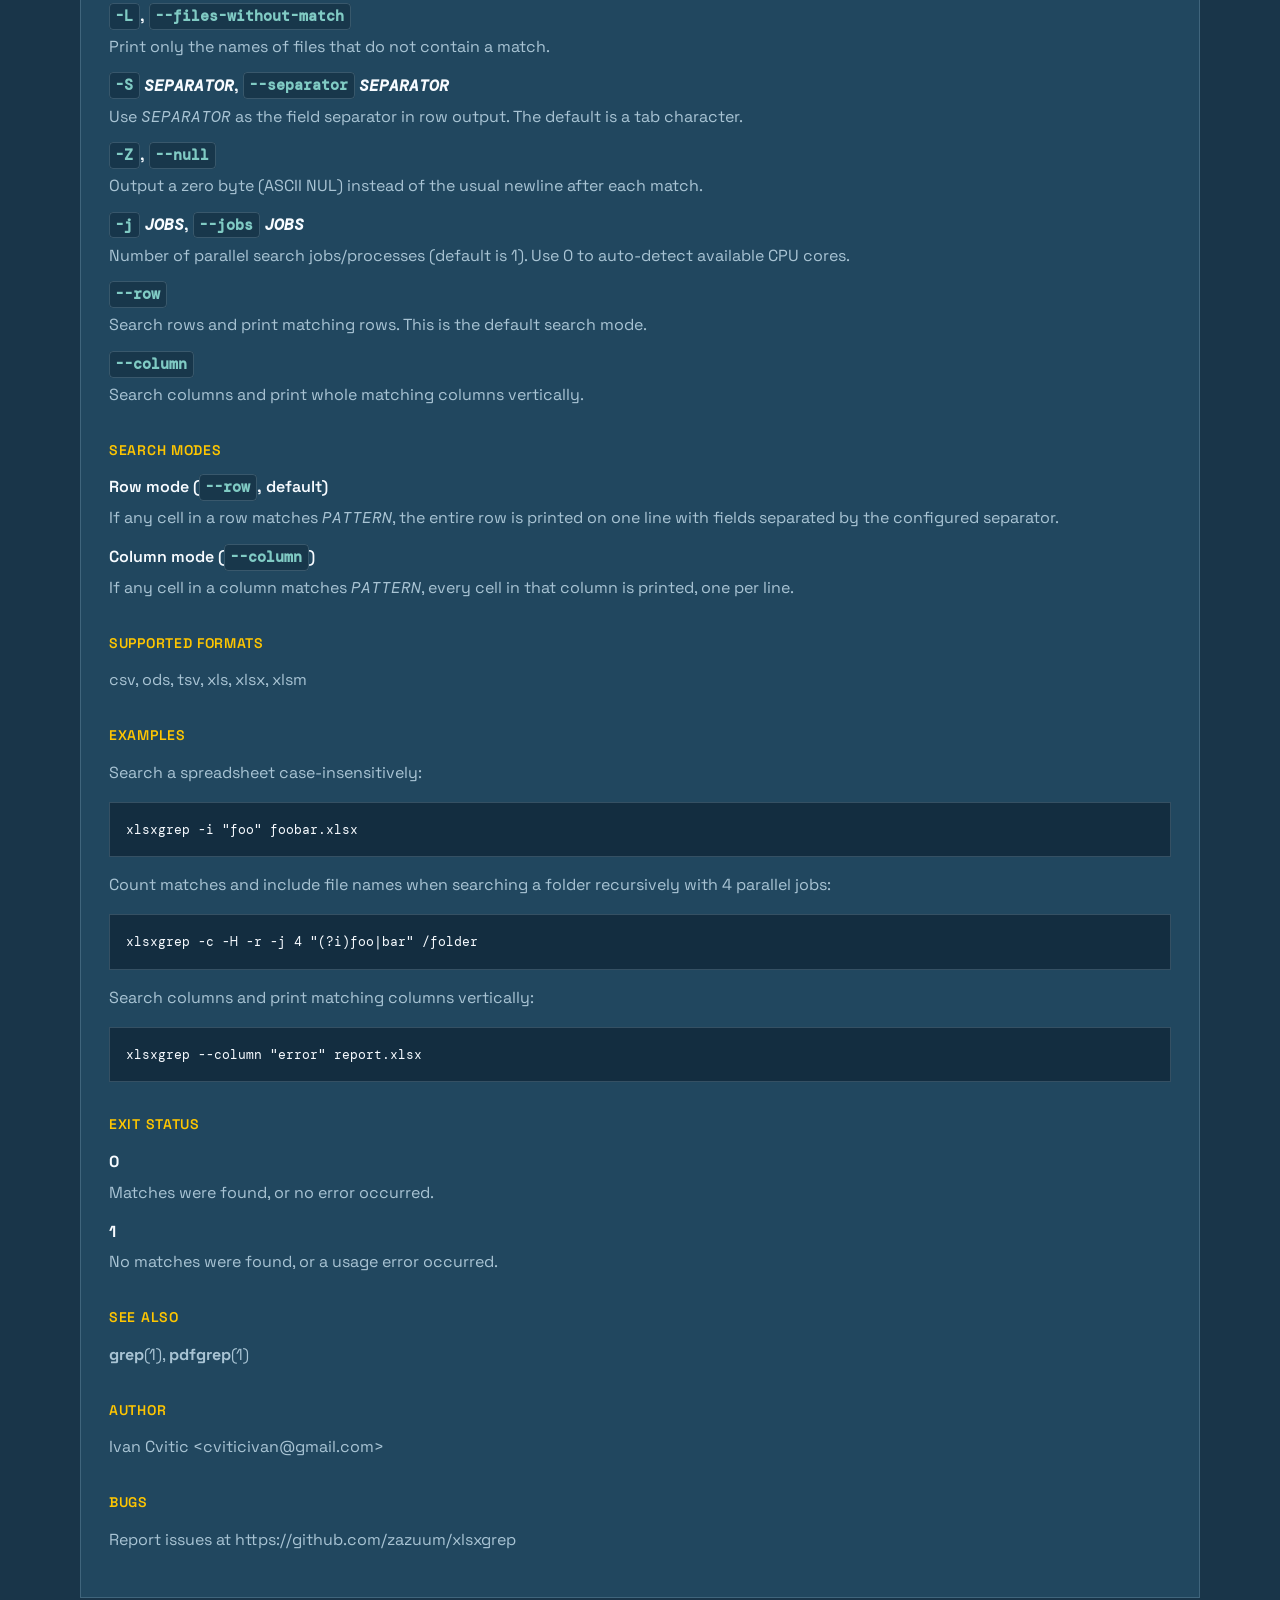
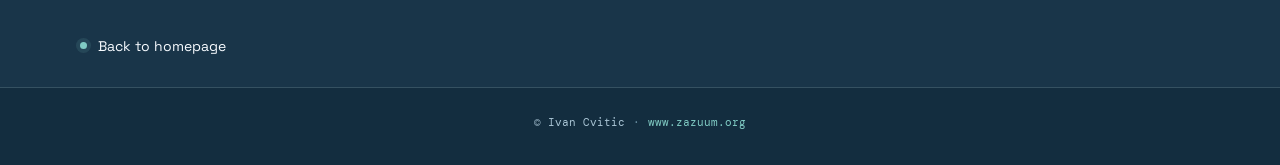
==== commit 28f22896: "Man Page and site docs update." ====
--- a/docs/manual.html
+++ b/docs/manual.html
@@ -35,7 +35,7 @@
       <p class="gh-man-meta">
         <span>XLSXGREP(1)</span>
         <span>User Commands</span>
-        <span>xlsxgrep 0.0.36</span>
+        <span>xlsxgrep 0.0.37</span>
         <span>September 2026</span>
       </p>
     </header>
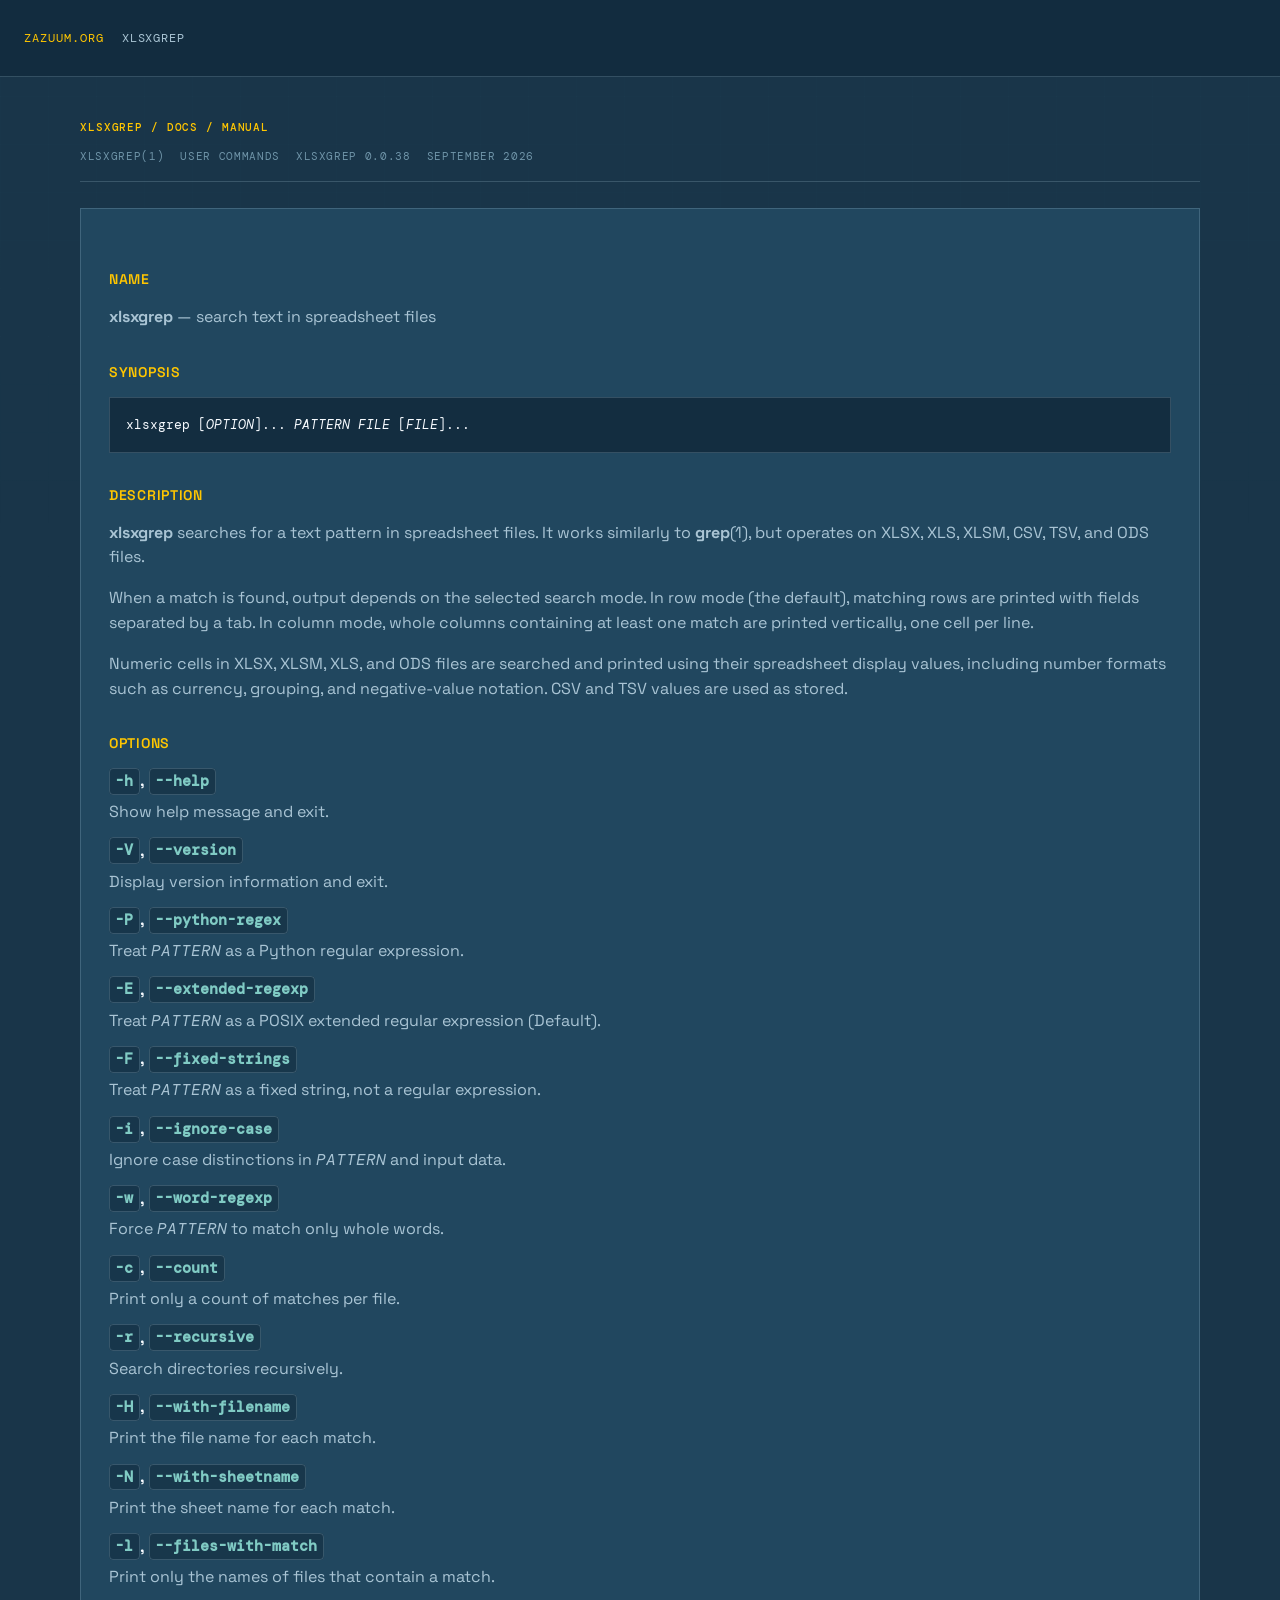
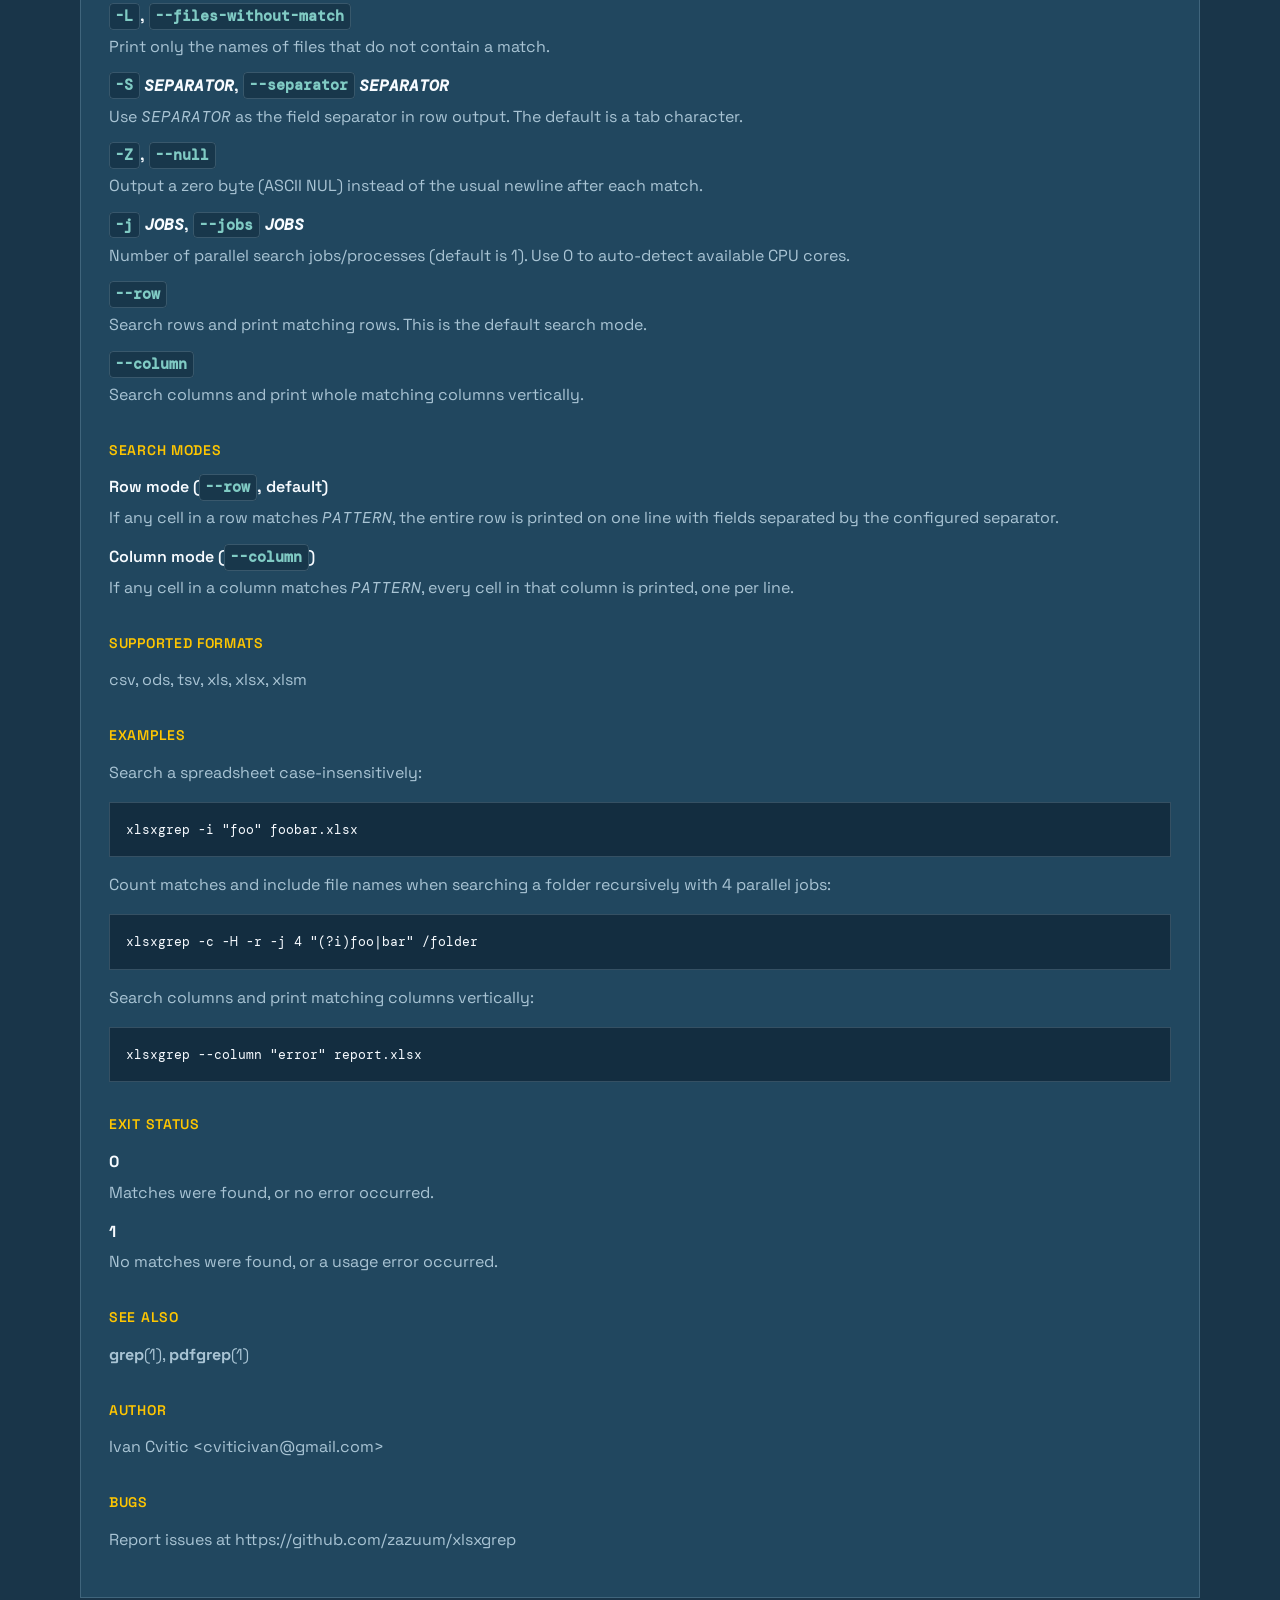
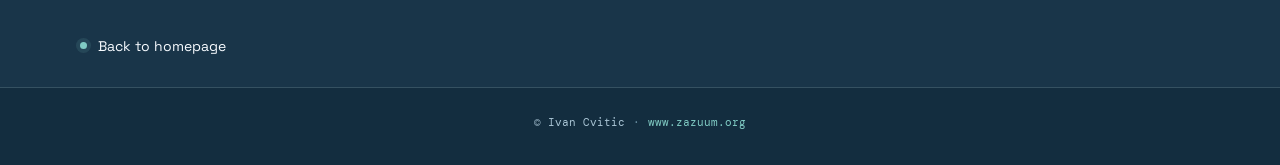
==== commit 74d2c698: "Man page and site docs." ====
--- a/docs/manual.html
+++ b/docs/manual.html
@@ -35,7 +35,7 @@
       <p class="gh-man-meta">
         <span>XLSXGREP(1)</span>
         <span>User Commands</span>
-        <span>xlsxgrep 0.0.37</span>
+        <span>xlsxgrep 0.0.38</span>
         <span>September 2026</span>
       </p>
     </header>
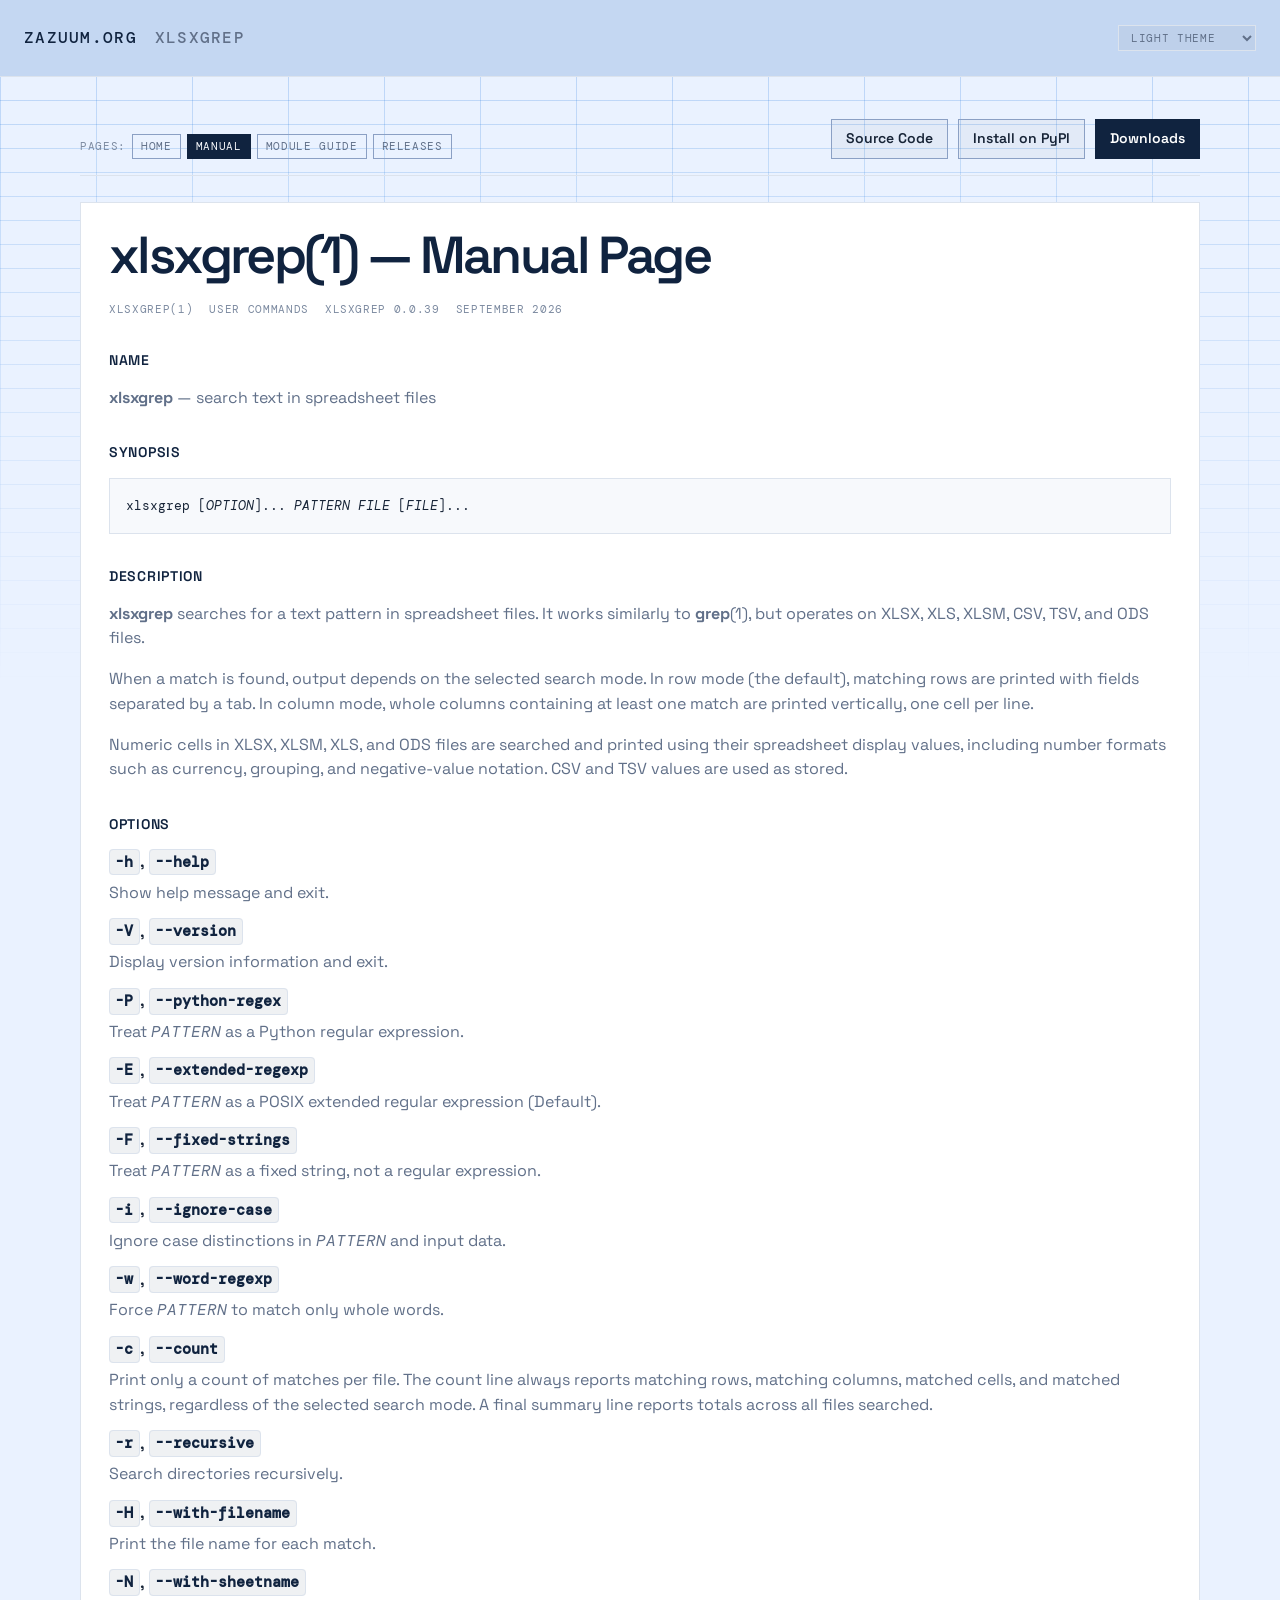
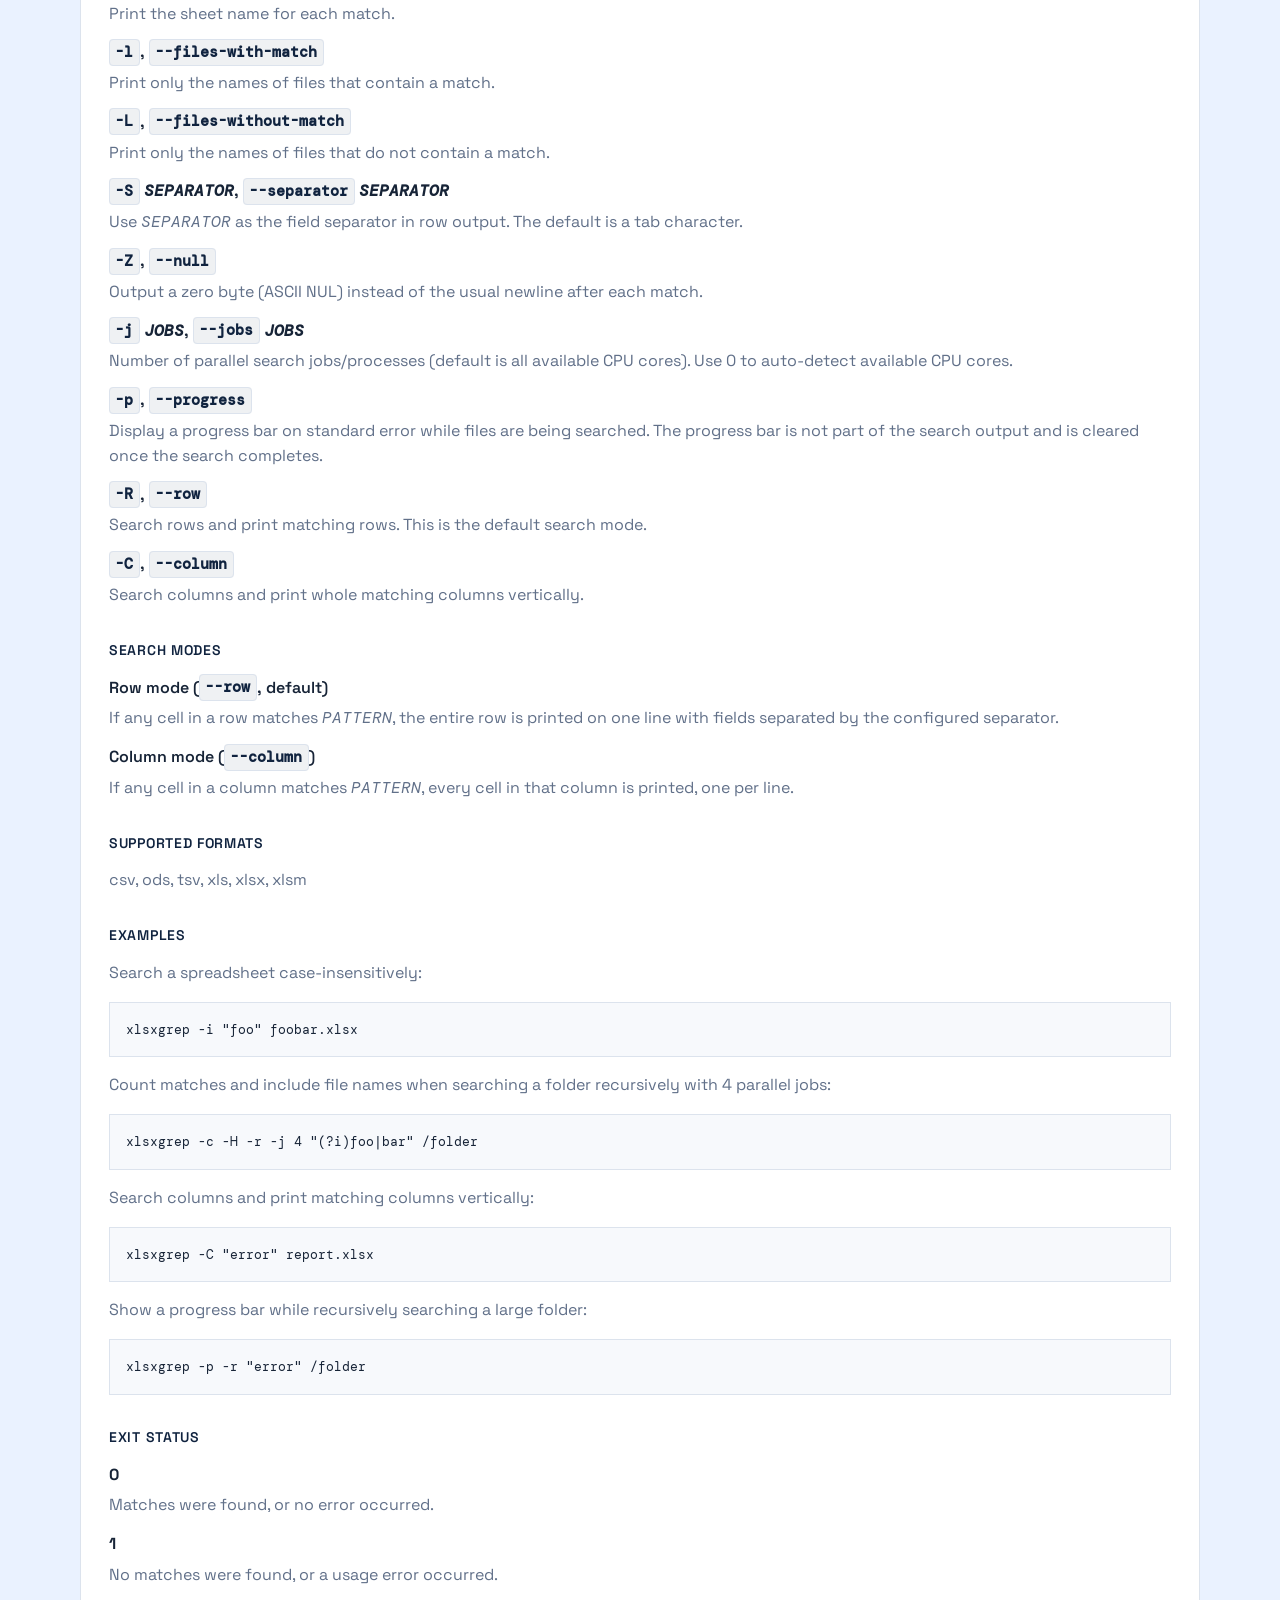
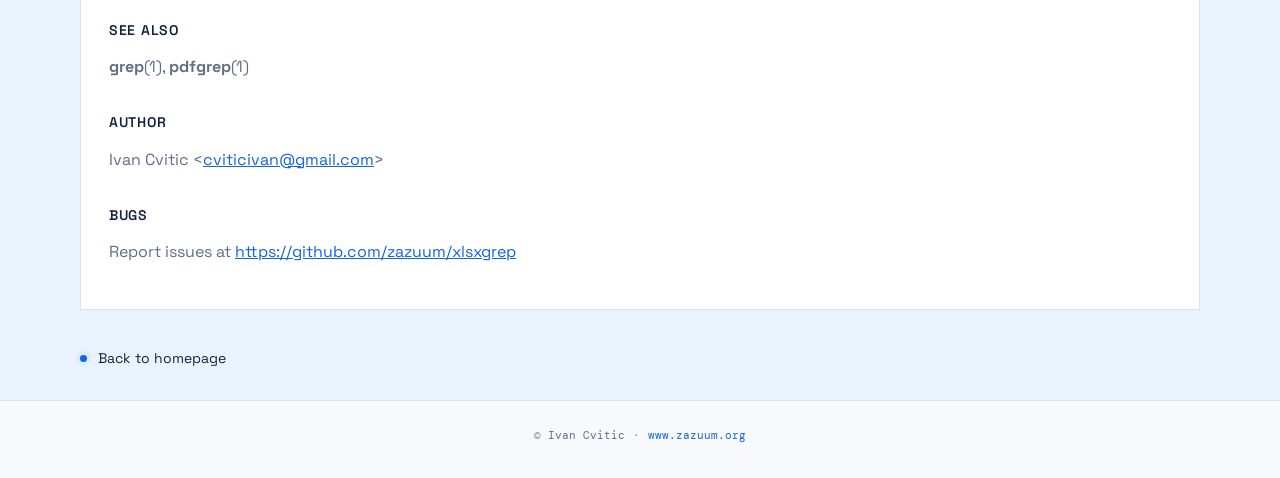
==== commit 63118212: "Option --progress added / -j 0 is default now." ====
--- a/docs/manual.html
+++ b/docs/manual.html
@@ -13,8 +13,15 @@
   <meta name="viewport" content="width=device-width, initial-scale=1">
   <title>xlsxgrep(1) — manual page</title>
   <link rel="stylesheet" href="css/style.css">
+  <script src="theme.js"></script>
+  <script src="sheet-grid.js" defer></script>
 </head>
 <body>
+  <div class="gh-sheet-chrome" aria-hidden="true">
+    <div class="gh-sheet-corner"></div>
+    <div class="gh-sheet-col-headers" id="sheet-col-headers"></div>
+    <div class="gh-sheet-row-headers" id="sheet-row-headers"></div>
+  </div>
   <header class="gh-header">
     <div class="gh-header-inner">
       <nav class="gh-nav gh-nav-man" aria-label="Global">
@@ -23,24 +30,42 @@
       </nav>
 
       <div class="gh-header-actions">
+        <select id="theme-select" class="gh-theme-select" aria-label="Select color theme">
+          <option value="light">Light theme</option>
+          <option value="default">Default theme</option>
+          <option value="dark">Dark theme</option>
+        </select>
       </div>
     </div>
   </header>
 
   <main class="gh-man-page">
-    <header class="gh-man-header">
-      <nav class="gh-breadcrumb" aria-label="Breadcrumb">
-        <strong> xlsxgrep / docs / manual</strong>
-      </nav>
+    <div class="gh-repo-header">
+      <div class="gh-repo-header-main">
+        <nav class="gh-sitemap" aria-label="Site pages">
+          <span class="gh-sitemap-label">Pages:</span>
+          <a href="index.html">Home</a>
+          <a href="manual.html" class="is-active" aria-current="page">Manual</a>
+          <a href="xlsxgrep_as_a_module.html">Module Guide</a>
+          <a href="releases.html">Releases</a>
+        </nav>
+      </div>
+      <div class="gh-repo-header-actions">
+        <a class="gh-btn gh-btn-outline" href="https://github.com/zazuum/xlsxgrep" target="_blank" rel="noopener noreferrer">Source Code</a>
+        <a class="gh-btn gh-btn-outline" href="https://pypi.org/project/xlsxgrep/" target="_blank" rel="noopener noreferrer">Install on PyPI</a>
+        <a class="gh-btn gh-btn-primary" href="releases.html">Downloads</a>
+      </div>
+    </div>
+
+    <article class="gh-man-body">
+      <h1>xlsxgrep(1) — Manual Page</h1>
       <p class="gh-man-meta">
         <span>XLSXGREP(1)</span>
         <span>User Commands</span>
-        <span>xlsxgrep 0.0.38</span>
+        <span>xlsxgrep 0.0.39</span>
         <span>September 2026</span>
       </p>
-    </header>
-
-    <article class="gh-man-body">
+
       <section class="gh-man-section" id="name">
         <h2>Name</h2>
         <p><strong>xlsxgrep</strong> — search text in spreadsheet files</p>
@@ -93,7 +118,7 @@
           <dd>Force <var>PATTERN</var> to match only whole words.</dd>
 
           <dt><code>-c</code>, <code>--count</code></dt>
-          <dd>Print only a count of matches per file.</dd>
+          <dd>Print only a count of matches per file. The count line always reports matching rows, matching columns, matched cells, and matched strings, regardless of the selected search mode. A final summary line reports totals across all files searched.</dd>
 
           <dt><code>-r</code>, <code>--recursive</code></dt>
           <dd>Search directories recursively.</dd>
@@ -117,12 +142,15 @@
           <dd>Output a zero byte (ASCII NUL) instead of the usual newline after each match.</dd>
 
           <dt><code>-j</code> <var>JOBS</var>, <code>--jobs</code> <var>JOBS</var></dt>
-          <dd>Number of parallel search jobs/processes (default is 1). Use 0 to auto-detect available CPU cores.</dd>
-
-          <dt><code>--row</code></dt>
+          <dd>Number of parallel search jobs/processes (default is all available CPU cores). Use 0 to auto-detect available CPU cores.</dd>
+
+          <dt><code>-p</code>, <code>--progress</code></dt>
+          <dd>Display a progress bar on standard error while files are being searched. The progress bar is not part of the search output and is cleared once the search completes.</dd>
+
+          <dt><code>-R</code>, <code>--row</code></dt>
           <dd>Search rows and print matching rows. This is the default search mode.</dd>
 
-          <dt><code>--column</code></dt>
+          <dt><code>-C</code>, <code>--column</code></dt>
           <dd>Search columns and print whole matching columns vertically.</dd>
         </dl>
       </section>
@@ -152,7 +180,10 @@
         <pre><code>xlsxgrep -c -H -r -j 4 "(?i)foo|bar" /folder</code></pre>
 
         <p>Search columns and print matching columns vertically:</p>
-        <pre><code>xlsxgrep --column "error" report.xlsx</code></pre>
+        <pre><code>xlsxgrep -C "error" report.xlsx</code></pre>
+
+        <p>Show a progress bar while recursively searching a large folder:</p>
+        <pre><code>xlsxgrep -p -r "error" /folder</code></pre>
       </section>
 
       <section class="gh-man-section" id="exit-status">
--- a/docs/css/style.css
+++ b/docs/css/style.css
@@ -1,6 +1,34 @@
 @import url('https://fonts.googleapis.com/css2?family=DM+Mono:wght@400;500&family=Space+Grotesk:wght@400;500;600;700&display=swap');
 
 :root {
+  --ink: #172437;
+  --muted: #617089;
+  --soft: #7c8aa0;
+  --line: #dce3ed;
+  --panel: #ffffff;
+  --panel-deep: #f7f9fc;
+  --blue: #1463df;
+  --yellow: #10233f;
+  --bg: #eaf2ff;
+  --header-bg: #c4d7f2;
+  --footer-bg: var(--panel-deep);
+  --btn-border: #8ba0c4;
+  --btn-outline-color: var(--ink);
+  --btn-outline-bg: rgba(0, 0, 0, 0.03);
+  --btn-outline-bg-hover: rgba(0, 0, 0, 0.06);
+  --btn-primary-color: #ffffff;
+  --code-bg: rgba(175, 184, 193, 0.2);
+  --code-color: var(--yellow);
+  --pre-bg: var(--panel-deep);
+  --grid-color: rgba(9, 105, 218, 0.22);
+  --grid-opacity: 0.9;
+  --max: 1240px;
+  --content-max: 1120px;
+  --sans: 'Space Grotesk', 'Trebuchet MS', sans-serif;
+  --mono: 'DM Mono', 'Courier New', monospace;
+}
+
+:root[data-theme="default"] {
   --ink: #f7fbff;
   --muted: #a9c4d4;
   --soft: #6f94a8;
@@ -10,10 +38,40 @@
   --blue: #80cbc4;
   --yellow: #ffc600;
   --bg: #193549;
-  --max: 1240px;
-  --content-max: 1120px;
-  --sans: 'Space Grotesk', 'Trebuchet MS', sans-serif;
-  --mono: 'DM Mono', 'Courier New', monospace;
+  --header-bg: rgba(18, 43, 61, 0.82);
+  --footer-bg: rgba(18, 43, 61, 0.7);
+  --btn-outline-color: var(--ink);
+  --btn-outline-bg: rgba(18, 43, 61, 0.72);
+  --btn-outline-bg-hover: rgba(18, 43, 61, 0.95);
+  --btn-primary-color: var(--panel-deep);
+  --code-bg: rgba(18, 43, 61, 0.58);
+  --code-color: var(--blue);
+  --pre-bg: rgba(18, 43, 61, 0.9);
+  --grid-color: rgba(128, 203, 196, 0.28);
+  --grid-opacity: 0.55;
+}
+
+:root[data-theme="dark"] {
+  --ink: #c0caf5;
+  --muted: #a9b1d6;
+  --soft: #565f89;
+  --line: rgba(192, 202, 245, 0.14);
+  --panel: #24283b;
+  --panel-deep: #16161e;
+  --blue: #7aa2f7;
+  --yellow: #e0af68;
+  --bg: #1a1b26;
+  --header-bg: rgba(26, 27, 38, 0.88);
+  --footer-bg: rgba(22, 22, 30, 0.94);
+  --btn-outline-color: var(--ink);
+  --btn-outline-bg: rgba(36, 40, 59, 0.72);
+  --btn-outline-bg-hover: rgba(65, 72, 104, 0.72);
+  --btn-primary-color: var(--panel-deep);
+  --code-bg: rgba(36, 40, 59, 0.72);
+  --code-color: var(--yellow);
+  --pre-bg: #16161e;
+  --grid-color: rgba(122, 162, 247, 0.16);
+  --grid-opacity: 0.65;
 }
 
 *,
@@ -38,13 +96,66 @@
 body::before {
   position: fixed;
   z-index: -1;
-  inset: 0;
+  top: 76px;
+  left: 0;
+  right: 0;
+  bottom: 0;
   content: '';
-  opacity: 0.2;
-  background-image: linear-gradient(rgba(128, 203, 196, 0.08) 1px, transparent 1px), linear-gradient(90deg, rgba(128, 203, 196, 0.08) 1px, transparent 1px);
-  background-size: 48px 48px;
+  opacity: var(--grid-opacity);
+  background-image: linear-gradient(var(--grid-color) 1px, transparent 1px), linear-gradient(90deg, var(--grid-color) 1px, transparent 1px);
+  background-size: 96px 24px;
   mask-image: linear-gradient(to bottom, #000 0%, transparent 75%);
   pointer-events: none;
+}
+
+.gh-sheet-chrome {
+  position: fixed;
+  z-index: -1;
+  top: 76px;
+  left: 0;
+  right: 0;
+  bottom: 0;
+  opacity: var(--grid-opacity);
+  mask-image: linear-gradient(to bottom, #000 0%, transparent 75%);
+  pointer-events: none;
+  overflow: hidden;
+  font-family: var(--mono);
+  font-size: 11px;
+  font-weight: 500;
+  color: var(--grid-color);
+}
+
+.gh-sheet-col-headers {
+  position: absolute;
+  top: 0;
+  left: 96px;
+  display: flex;
+}
+
+.gh-sheet-row-headers {
+  position: absolute;
+  top: 24px;
+  left: 0;
+  display: flex;
+  flex-direction: column;
+}
+
+.gh-sheet-corner {
+  position: absolute;
+  top: 0;
+  left: 0;
+  width: 96px;
+  height: 24px;
+}
+
+.gh-sheet-col-headers span,
+.gh-sheet-row-headers span {
+  display: flex;
+  flex: none;
+  align-items: center;
+  justify-content: center;
+  width: 96px;
+  height: 24px;
 }
 
 a {
@@ -54,6 +165,12 @@
 
 a:hover {
   color: var(--yellow);
+}
+
+.gh-readme p a,
+.gh-man-section p a {
+  color: var(--blue);
+  text-decoration: underline;
 }
 
 h1,
@@ -72,9 +189,9 @@
 code {
   padding: 0.16em 0.36em;
   border: 1px solid var(--line);
-  background: rgba(18, 43, 61, 0.58);
+  background: var(--code-bg);
   border-radius: 4px;
-  color: var(--blue);
+  color: var(--code-color);
   font-size: 0.95em;
 }
 
@@ -84,7 +201,7 @@
   overflow-x: auto;
   border: 1px solid var(--line);
   border-radius: 0;
-  background: rgba(18, 43, 61, 0.9);
+  background: var(--pre-bg);
   color: var(--ink);
   font-size: 14px;
   line-height: 1.55;
@@ -102,7 +219,7 @@
   top: 0;
   z-index: 20;
   border-bottom: 1px solid var(--line);
-  background: rgba(18, 43, 61, 0.82);
+  background: var(--header-bg);
   backdrop-filter: blur(14px);
 }
 
@@ -119,7 +236,8 @@
   align-items: center;
   gap: 18px;
   font-family: var(--mono);
-  font-size: 12px;
+  font-size: 16px;
+  font-weight: 500;
   letter-spacing: 0.08em;
   text-transform: uppercase;
 }
@@ -135,6 +253,26 @@
 
 .gh-nav-man {
   margin-right: auto;
+}
+
+.gh-theme-select {
+  padding: 4px 8px;
+  border: 1px solid var(--line);
+  border-radius: 0;
+  background: var(--btn-outline-bg);
+  color: var(--muted);
+  font-family: var(--mono);
+  font-size: 11px;
+  letter-spacing: 0.06em;
+  text-transform: uppercase;
+  cursor: pointer;
+}
+
+.gh-theme-select:hover,
+.gh-theme-select:focus {
+  color: var(--yellow);
+  border-color: var(--yellow);
+  outline: none;
 }
 
 .gh-header-actions {
@@ -149,7 +287,7 @@
   justify-content: center;
   min-height: 40px;
   padding: 8px 14px;
-  border: 1px solid var(--line);
+  border: 1px solid var(--btn-border, var(--line));
   border-radius: 0;
   font-weight: 600;
   font-size: 14px;
@@ -157,12 +295,12 @@
 }
 
 .gh-btn-outline {
-  color: var(--ink);
-  background: rgba(18, 43, 61, 0.72);
+  color: var(--btn-outline-color);
+  background: var(--btn-outline-bg);
 }
 
 .gh-btn-primary {
-  color: var(--panel-deep);
+  color: var(--btn-primary-color);
   border-color: transparent;
   background: var(--yellow);
 }
@@ -170,11 +308,11 @@
 .gh-btn-outline:hover {
   color: var(--yellow);
   border-color: var(--yellow);
-  background: rgba(18, 43, 61, 0.95);
+  background: var(--btn-outline-bg-hover);
 }
 
 .gh-btn-primary:hover {
-  color: var(--panel-deep);
+  color: var(--btn-primary-color);
   background: var(--blue);
 }
 
@@ -215,6 +353,40 @@
 .gh-breadcrumb strong {
   color: var(--yellow);
   font-weight: 500;
+}
+
+.gh-sitemap {
+  display: flex;
+  flex-wrap: wrap;
+  align-items: center;
+  gap: 6px;
+  margin: 8px 0 0;
+  font-family: var(--mono);
+  font-size: 11px;
+  letter-spacing: 0.06em;
+  text-transform: uppercase;
+}
+
+.gh-sitemap-label {
+  color: var(--soft);
+}
+
+.gh-sitemap a {
+  color: var(--muted);
+  padding: 3px 8px;
+  border: 1px solid var(--btn-border, var(--line));
+}
+
+.gh-sitemap a:hover {
+  color: var(--yellow);
+  border-color: var(--yellow);
+}
+
+.gh-sitemap a.is-active {
+  color: var(--panel-deep);
+  background: var(--yellow);
+  border-color: var(--yellow);
+  pointer-events: none;
 }
 
 .gh-repo-header-actions {
@@ -243,7 +415,8 @@
   padding: 28px;
 }
 
-.gh-readme h1 {
+.gh-readme h1,
+.gh-man-body h1 {
   margin-bottom: 20px;
   color: var(--yellow);
   font-size: clamp(34px, 5vw, 52px);
@@ -341,7 +514,7 @@
   display: flex;
   flex-wrap: wrap;
   gap: 8px 16px;
-  margin: 12px 0 0;
+  margin: 0 0 28px;
   color: var(--soft);
   font-family: var(--mono);
   font-size: 11px;
@@ -409,10 +582,160 @@
   margin: 0;
 }
 
+.gh-release-status {
+  margin-bottom: 18px;
+  color: var(--muted);
+  font-size: 13px;
+}
+
+.gh-release-status.error {
+  color: var(--yellow);
+}
+
+.gh-release-list {
+  display: grid;
+  gap: 20px;
+}
+
+.gh-release {
+  padding: 28px;
+  border: 1px solid var(--line);
+  background: var(--panel);
+}
+
+.gh-release-head {
+  display: flex;
+  flex-wrap: wrap;
+  align-items: flex-start;
+  justify-content: space-between;
+  gap: 20px;
+  margin-bottom: 22px;
+}
+
+.gh-release-head h2 {
+  margin: 0 0 7px;
+  color: var(--yellow);
+  font-size: 22px;
+}
+
+.gh-release-date {
+  color: var(--soft);
+  font-family: var(--mono);
+  font-size: 12px;
+}
+
+.gh-release-link {
+  color: var(--blue);
+  font-size: 12px;
+  font-weight: 700;
+  white-space: nowrap;
+}
+
+.gh-platform-grid {
+  display: grid;
+  grid-template-columns: repeat(3, 1fr);
+  gap: 16px;
+}
+
+.gh-platform-group {
+  min-width: 0;
+}
+
+.gh-platform-heading {
+  display: flex;
+  align-items: center;
+  gap: 9px;
+  margin: 0 0 10px;
+  color: var(--ink);
+  font-size: 14px;
+  font-weight: 600;
+}
+
+.gh-platform-icon {
+  display: grid;
+  place-items: center;
+  width: 30px;
+  height: 30px;
+  border: 1px solid var(--line);
+  background: var(--panel-deep);
+  color: var(--yellow);
+  font-family: var(--mono);
+  font-size: 10px;
+  font-weight: 600;
+}
+
+.gh-asset-grid {
+  display: grid;
+  gap: 8px;
+}
+
+.gh-asset {
+  display: flex;
+  flex-direction: column;
+  justify-content: space-between;
+  min-height: 92px;
+  padding: 15px;
+  border: 1px solid var(--line);
+  background: var(--panel-deep);
+}
+
+.gh-asset-name {
+  overflow-wrap: anywhere;
+  color: var(--ink);
+  font-family: var(--mono);
+  font-size: 12px;
+  line-height: 1.45;
+}
+
+.gh-asset-download {
+  display: inline-flex;
+  align-items: center;
+  justify-content: center;
+  min-height: 34px;
+  margin-top: 13px;
+  padding: 0 10px;
+  background: var(--yellow);
+  color: var(--btn-primary-color);
+  font-size: 12px;
+  font-weight: 800;
+}
+
+.gh-release-empty {
+  padding: 28px;
+  border: 1px dashed var(--line);
+  color: var(--muted);
+  background: var(--panel);
+}
+
+@media (max-width: 900px) {
+  .gh-platform-grid {
+    grid-template-columns: repeat(2, 1fr);
+  }
+}
+
+@media (max-width: 700px) {
+  .gh-release {
+    padding: 20px;
+  }
+
+  .gh-release-head {
+    display: block;
+  }
+
+  .gh-release-link {
+    display: inline-block;
+    margin-top: 12px;
+  }
+
+  .gh-platform-grid {
+    grid-template-columns: 1fr;
+  }
+}
+
 .gh-footer {
   padding: 26px 0 34px;
   border-top: 1px solid var(--line);
-  background: rgba(18, 43, 61, 0.7);
+  background: var(--footer-bg);
 }
 
 .gh-footer-inner {
@@ -452,6 +775,11 @@
     width: min(calc(100% - 32px), var(--max));
   }
 
+  .gh-sheet-chrome,
+  body::before {
+    top: 64px;
+  }
+
   .gh-repo-page,
   .gh-man-page,
   .gh-footer-inner,
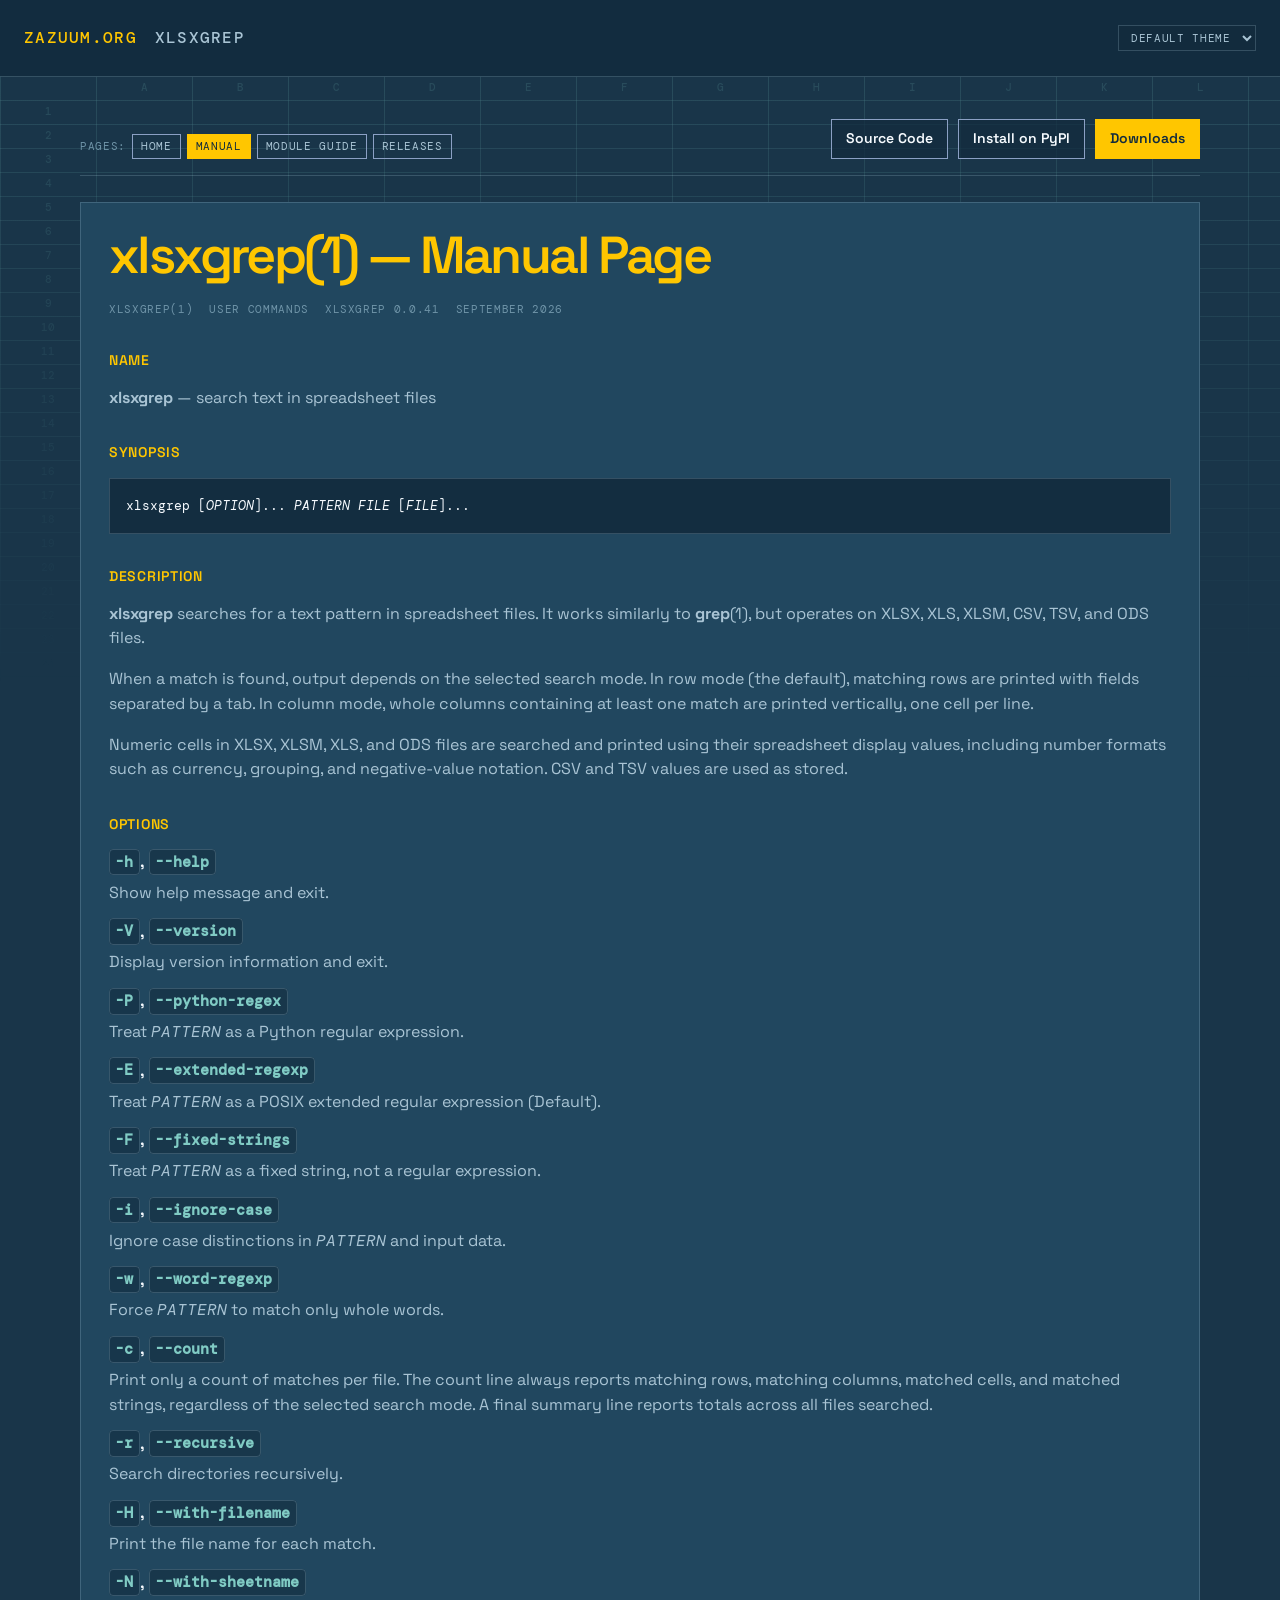
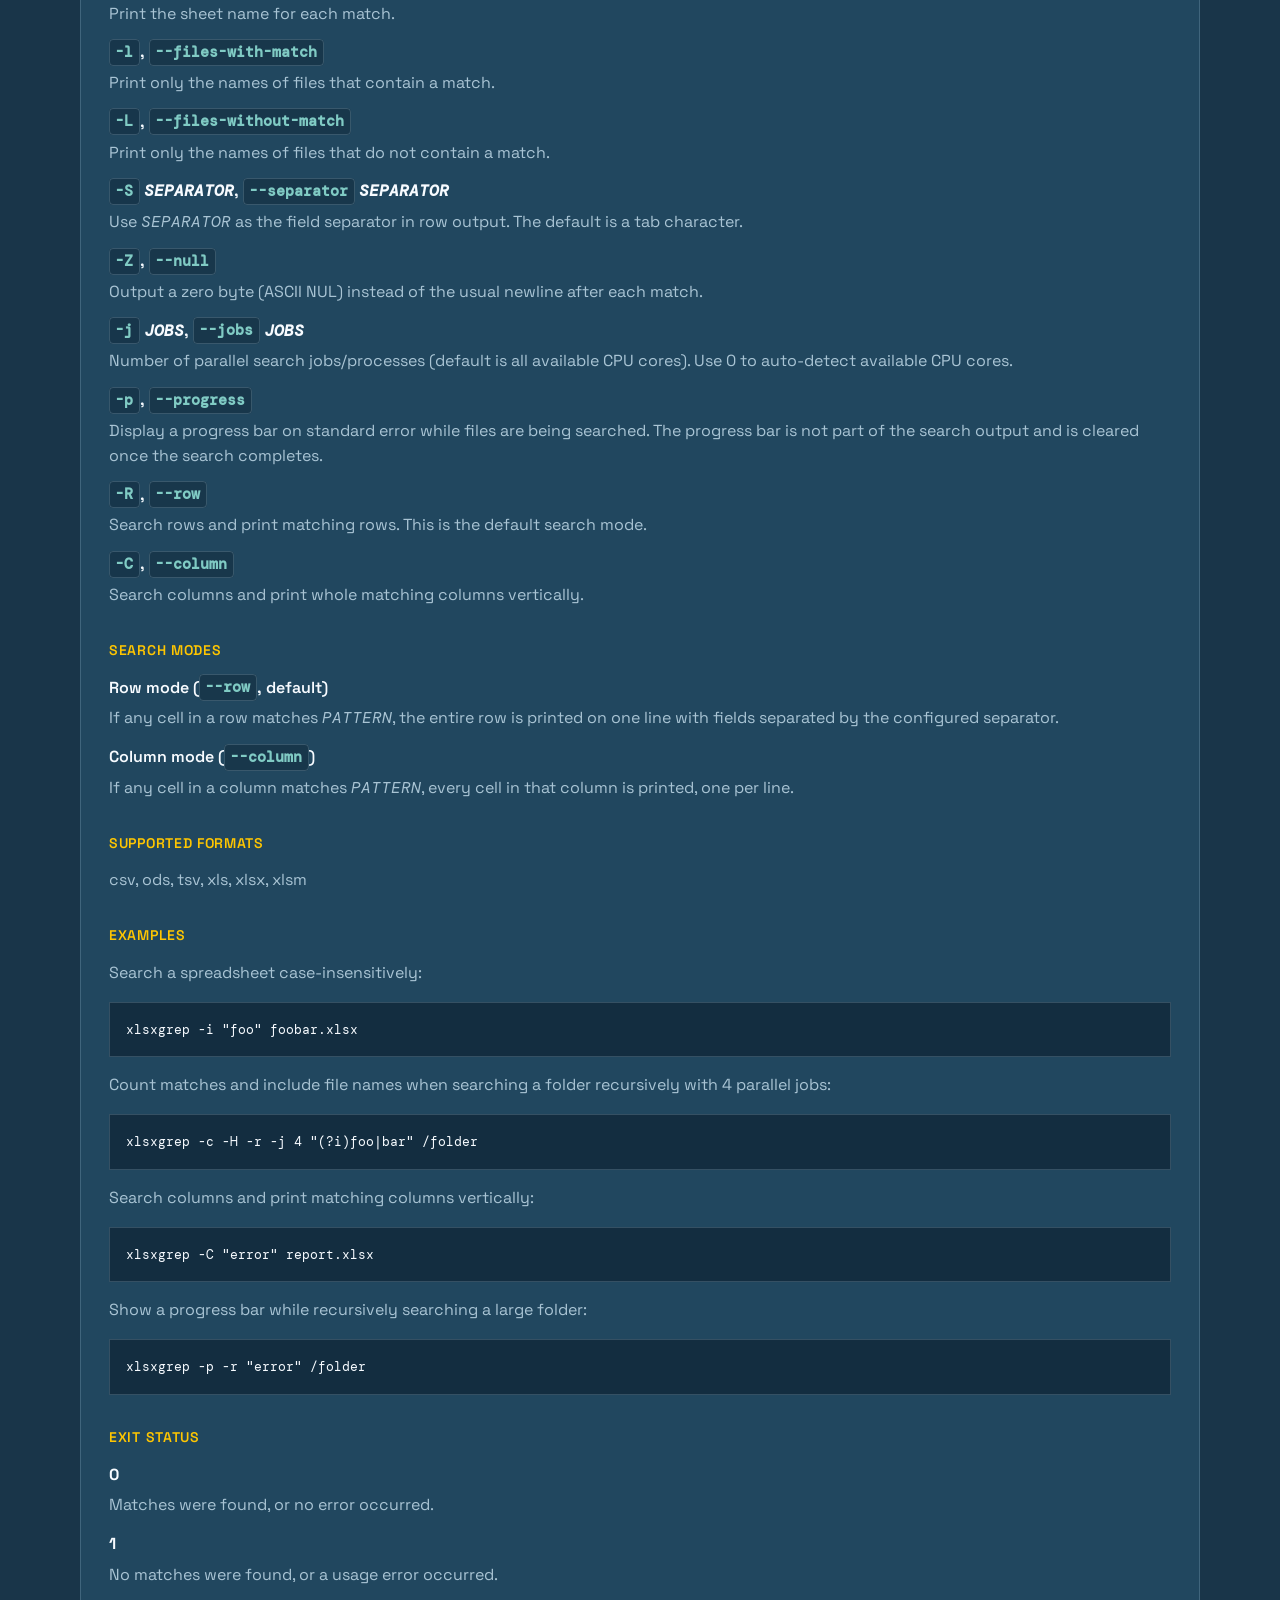
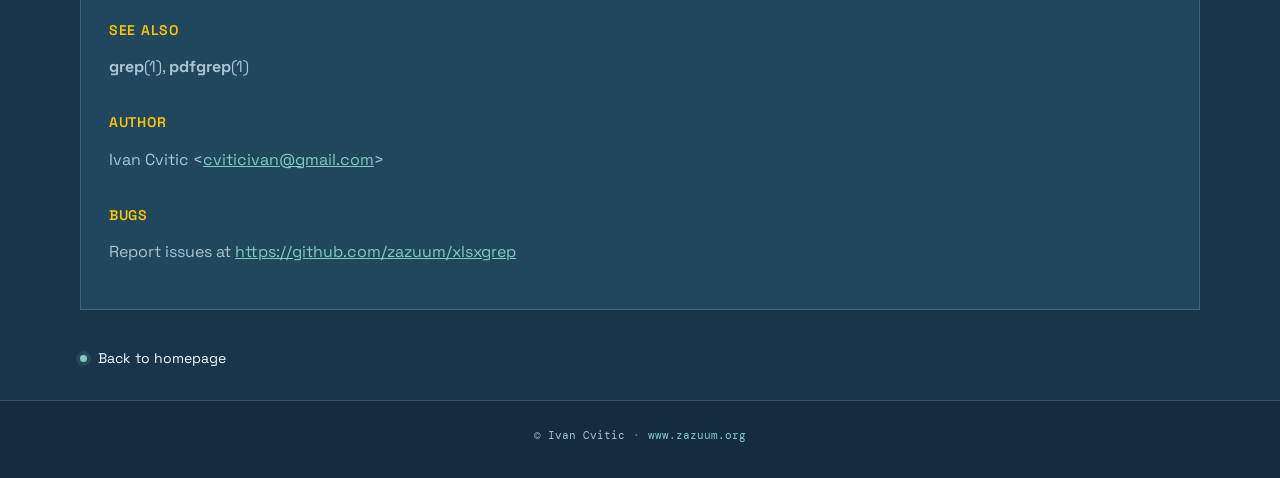
==== commit de4f3979: "Prepare xlsxgrep 0.0.41 release" ====
--- a/docs/manual.html
+++ b/docs/manual.html
@@ -62,7 +62,7 @@
       <p class="gh-man-meta">
         <span>XLSXGREP(1)</span>
         <span>User Commands</span>
-        <span>xlsxgrep 0.0.39</span>
+        <span>xlsxgrep 0.0.41</span>
         <span>September 2026</span>
       </p>
 
